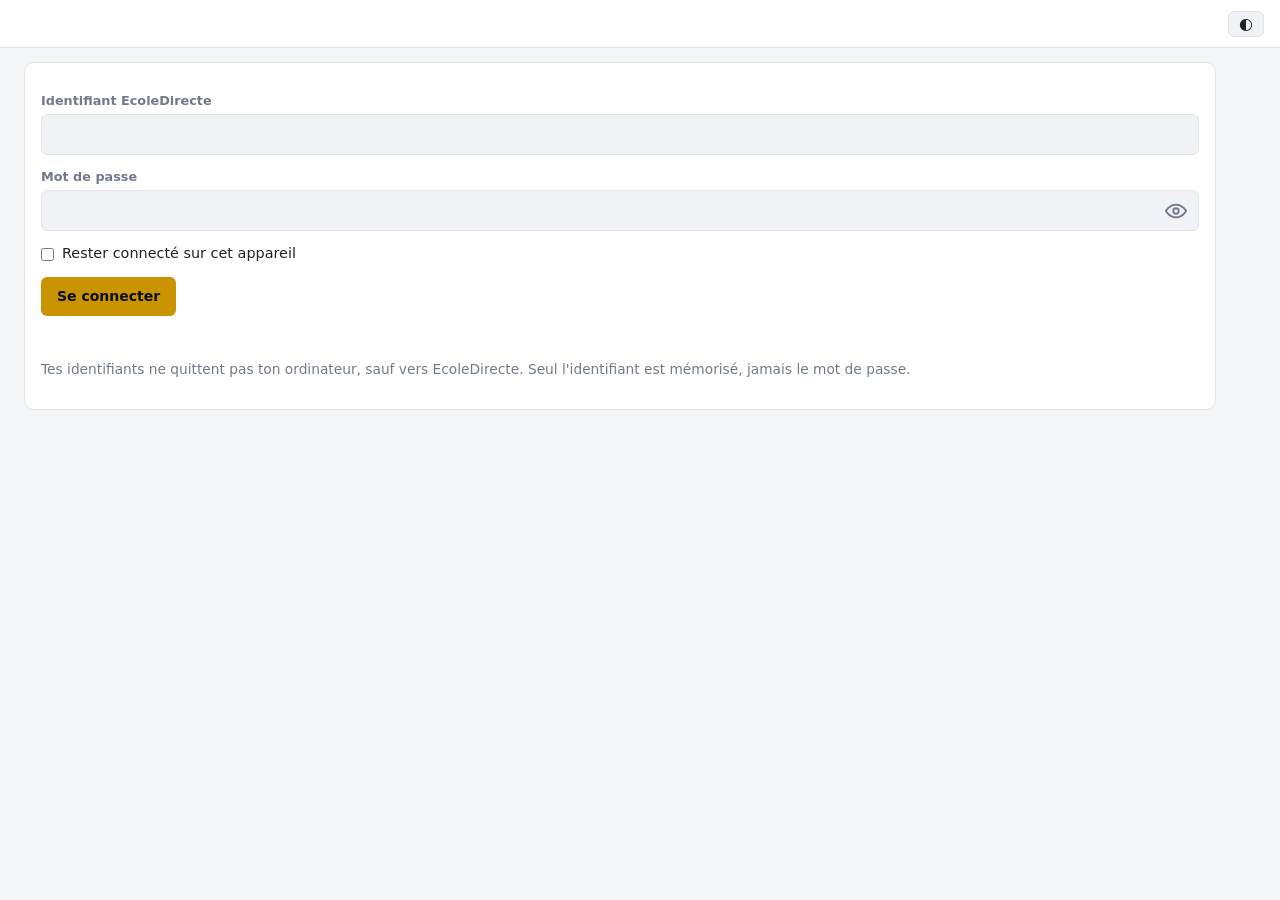
==== index.html @ 87d71e0c "Meteo" ====
<!DOCTYPE html>
<html lang="fr">
<head>
<meta charset="utf-8">
<meta name="viewport" content="width=device-width, initial-scale=1">
<title>Ecole Directe_v2</title>
<link rel="icon" href="favicon.ico?v=1" sizes="any">
<link rel="icon" type="image/png" sizes="192x192" href="icon-192.png?v=1">
<link rel="apple-touch-icon" href="apple-touch-icon.png?v=1">
<meta name="theme-color" content="#0b0e11">
<link rel="stylesheet" href="style.css?v=15">
</head>
<body>
<header class="top"><button id="burger" class="burger" aria-label="Menu" aria-expanded="false" aria-controls="side"><i></i><i></i><i></i></button><span id="school"></span><span class="grow"></span><select id="eleve" class="hidden" aria-label="Élève"></select><button id="sport" class="icon hidden" aria-label="Mode Sportif" aria-pressed="false"><svg viewBox="0 0 24 24" width="18" height="18" fill="none" stroke="currentColor" stroke-width="2" stroke-linecap="round" stroke-linejoin="round" aria-hidden="true"><path d="M9.6 4.6A2 2 0 1 1 11 8H2m10.6 11.4A2 2 0 1 0 14 16H2m15.7-8.3A2.5 2.5 0 1 1 19.5 12H2"/></svg></button><button id="theme" class="icon" aria-label="Changer de thème">◐</button><span id="who" class="pill hidden"></span><button id="logout" class="logout hidden">Déconnexion</button></header>
<div id="scrim" class="scrim"></div>
<div class="layout">
<nav id="side" class="side hidden" aria-label="Navigation"><div class="brand">CARNET</div>
  <button data-tab="home" aria-selected="true"><svg viewBox="0 0 24 24" width="24" height="24" fill="none" stroke="currentColor" stroke-width="2" stroke-linecap="round" stroke-linejoin="round" aria-hidden="true"><path d="M3 11l9-8 9 8"/><path d="M5 10v10h14V10"/></svg><span>Accueil</span></button>
  <button data-tab="dash" aria-selected="false"><svg viewBox="0 0 24 24" width="24" height="24" fill="none" stroke="currentColor" stroke-width="2" stroke-linecap="round" stroke-linejoin="round" aria-hidden="true"><path d="M3 17l5-6 4 3 8-9"/><path d="M3 21h18"/></svg><span>Analyse</span></button>
  <button data-tab="notes" aria-selected="false"><svg viewBox="0 0 24 24" width="24" height="24" fill="none" stroke="currentColor" stroke-width="2" stroke-linecap="round" stroke-linejoin="round" aria-hidden="true"><path d="M6 11h12"/><text x="12" y="9" font-size="8" font-weight="700" text-anchor="middle" fill="currentColor" stroke="none">18</text><text x="12" y="20" font-size="8" font-weight="700" text-anchor="middle" fill="currentColor" stroke="none">20</text></svg><span>Notes</span></button>
  <button data-tab="edt" aria-selected="false"><svg viewBox="0 0 24 24" width="24" height="24" fill="none" stroke="currentColor" stroke-width="2" stroke-linecap="round" stroke-linejoin="round" aria-hidden="true"><rect x="3" y="5" width="18" height="16" rx="2"/><path d="M3 10h18M8 3v4M16 3v4"/></svg><span>Emploi du temps</span></button>
  <button data-tab="devoirs" aria-selected="false"><svg viewBox="0 0 24 24" width="24" height="24" fill="none" stroke="currentColor" stroke-width="2" stroke-linecap="round" stroke-linejoin="round" aria-hidden="true"><path d="M5 4h11a3 3 0 0 1 3 3v13H8a3 3 0 0 1-3-3z"/><path d="M8 16h11"/></svg><span>Cahier de texte</span></button>
</nav>
<main>
  <section id="login" class="card">
    <label for="id">Identifiant EcoleDirecte</label>
    <input id="id" autocomplete="username">
    <label for="pw">Mot de passe</label>
    <div class="pwrap"><input id="pw" type="password" autocomplete="current-password"><button type="button" id="eye" class="eye" aria-label="Afficher le mot de passe" aria-pressed="false"><svg viewBox="0 0 24 24" width="22" height="22" fill="none" stroke="currentColor" stroke-width="2" stroke-linecap="round" stroke-linejoin="round" aria-hidden="true"><path d="M1 12s4-7 11-7 11 7 11 7-4 7-11 7S1 12 1 12z"/><circle cx="12" cy="12" r="3"/></svg></button></div>
    <label class="keep"><input type="checkbox" id="keep"> Rester connecté sur cet appareil</label>
    <button id="go">Se connecter</button>
    <div id="loginErr" class="err" role="alert"></div>
    <p class="mute">Tes identifiants ne quittent pas ton ordinateur, sauf vers EcoleDirecte. Seul l'identifiant est mémorisé, jamais le mot de passe.</p>
  </section>

  <section id="qcm" class="card hidden">
    <h2 id="question" style="font-size:1.05rem"></h2>
    <label for="choix">Ta réponse</label>
    <select id="choix"></select>
    <button id="qcmGo">Valider</button>
    <div id="qcmErr" class="err" role="alert"></div>
  </section>

  <section id="app" class="hidden">
    <h1 id="ptitle" class="ptitle"></h1>
    <div id="view"></div>
    <div id="appErr" class="err" role="alert"></div>
  </section>
</main>
</div>

<div id="modal" class="modal" role="dialog" aria-modal="true" aria-labelledby="mtitle"><div class="mbox"><button type="button" class="mclose" aria-label="Fermer">×</button><h3 id="mtitle"></h3><div id="mbody"></div></div></div>
<script src="app.js?v=15"></script>
</body>
</html>
---- style.css ----
:root,:root[data-theme=light]{--bg:#f3f5f7;--card:#fff;--p2:#f0f2f5;--g1:#f0f2f5;--line:#e1e4e8;--ink:#1e2329;--mute:#707a8a;--good:#0a9f62;--bad:#d9304a;--mid:#b7860b;--accent:#c99400;--blue:#2b6fd8;color-scheme:light}
:root[data-theme=dark]{--bg:#0b0e11;--card:#12161c;--p2:#1a1f27;--g1:#1a1f27;--line:#252b34;--ink:#e6e8ea;--mute:#848e9c;--good:#0ecb81;--bad:#f6465d;--mid:#f0b90b;--accent:#f0b90b;--blue:#5b9cff;color-scheme:dark}
*{box-sizing:border-box}
body{margin:0;background:var(--bg);color:var(--ink);font:14px/1.5 Inter,ui-sans-serif,system-ui,-apple-system,"Segoe UI",sans-serif}
.num,.kpi b,td.c-avg,.bx,.v{font-family:ui-monospace,"SF Mono",Menlo,Consolas,monospace;font-variant-numeric:tabular-nums}
h1,h2,h3{margin:0}
.top{position:sticky;top:0;z-index:1;transition:box-shadow .2s;display:flex;align-items:center;gap:10px;height:48px;padding:0 16px;background:var(--card);border-bottom:1px solid var(--line)}
body:has(.side:not(.hidden)) .top{padding-left:212px}
.top .grow{flex:1}
#school{font-weight:600;color:var(--mute)}
.top select{width:auto;padding:4px 8px}
.pill{background:var(--p2);border:1px solid var(--line);border-radius:99px;padding:3px 12px;font-size:.8rem}
.logout{margin:0;background:none;color:var(--bad);border:1px solid var(--bad);border-radius:6px;padding:3px 12px;font-size:.8rem}
.icon{margin:0;background:var(--p2);color:var(--ink);border:1px solid var(--line);border-radius:6px;padding:4px 10px;font-size:1rem;line-height:1}
.burger{display:none;position:relative;width:40px;height:40px;margin:0;padding:0;border-radius:10px;background:var(--p2);border:1px solid var(--line);transition:background .15s,border-color .15s,transform .1s}
.burger i{position:absolute;left:10px;right:10px;height:2px;border-radius:2px;background:var(--ink);transition:transform .2s,opacity .2s}
.burger i:nth-child(1){top:12px}.burger i:nth-child(2){top:19px}.burger i:nth-child(3){top:26px}
.burger:active{transform:scale(.94)}
.burger.on{border-color:var(--accent)}
.burger.on i:nth-child(1){transform:translateY(7px) rotate(45deg)}
.burger.on i:nth-child(2){opacity:0}
.burger.on i:nth-child(3){transform:translateY(-7px) rotate(-45deg)}
.scrim{position:fixed;inset:0;z-index:2;background:rgba(0,0,0,.55);opacity:0;pointer-events:none;transition:opacity .2s}
.scrim.show{opacity:1;pointer-events:auto}
@media (hover:hover){button:hover{filter:brightness(1.1)}.burger:hover{border-color:var(--accent)}}
button:disabled{opacity:.6;cursor:wait}
.layout{display:flex;align-items:stretch}
.side{position:sticky;top:0;align-self:flex-start;z-index:2;width:196px;flex:none;background:var(--card);border-right:1px solid var(--line);margin-top:-48px;height:100vh;overflow-y:auto}
.side .brand{height:48px;display:flex;align-items:center;padding:0 18px;font-weight:800;letter-spacing:.14em;color:var(--accent);border-bottom:1px solid var(--line)}
.side button{display:flex;align-items:center;gap:12px;width:100%;margin:2px 0 0;padding:11px 16px;background:none;color:var(--mute);border:0;border-left:3px solid transparent;border-radius:0;font-weight:500;text-align:left}
.side button[aria-selected=true]{color:var(--ink);background:var(--p2);border-left-color:var(--accent)}
.side svg{flex:none}
main{flex:1;min-width:0;max-width:1240px;padding:0 24px 64px}
.ptitle{font-size:1.25rem;font-weight:700;letter-spacing:-.01em;margin:20px 0 12px}
.card{background:var(--card);border:1px solid var(--line);border-radius:10px;padding:16px;margin-top:14px}
label{display:block;font-weight:600;font-size:.8rem;color:var(--mute);margin:12px 0 4px}
input,select{width:100%;padding:9px 10px;border:1px solid var(--line);border-radius:6px;background:var(--p2);color:var(--ink);font:inherit}
button{padding:9px 16px;border:0;border-radius:6px;background:var(--accent);color:#0b0e11;font:inherit;font-weight:700;cursor:pointer;margin-top:12px}
button:focus-visible,input:focus-visible,select:focus-visible{outline:2px solid var(--accent);outline-offset:2px}
.err{color:var(--bad);margin-top:12px;min-height:1.2em}
.mute{color:var(--mute);font-size:.86rem}
.num{font-weight:700;white-space:nowrap}
.hidden{display:none!important}
.tag{display:inline-block;font-size:.72rem;font-weight:700;color:var(--accent);border:1px solid var(--accent);border-radius:99px;padding:0 8px;margin-left:6px}
.ptabs{display:flex;gap:6px;flex-wrap:wrap;margin-top:6px}
.ptab{margin:0;padding:6px 14px;background:var(--p2);color:var(--mute);border:1px solid var(--line);border-radius:99px;font-weight:600;font-size:.82rem;white-space:nowrap}
.ptab[aria-selected=true]{background:var(--accent);color:#0b0e11;border-color:var(--accent)}
.subtabs{display:flex;gap:4px;border-bottom:1px solid var(--line);margin-top:10px}
.subtabs button{flex:1;margin:0;background:none;color:var(--mute);border:0;border-bottom:2px solid transparent;border-radius:0;padding:10px;font-weight:600}
.subtabs button[aria-selected=true]{color:var(--ink);border-color:var(--accent)}
.wrap{overflow-x:auto}
table{width:100%;border-collapse:collapse}
th{padding:10px;text-align:left;font-size:.72rem;color:var(--mute);font-weight:600;border-bottom:1px solid var(--line)}
td{padding:12px 10px;border-top:1px solid var(--line);vertical-align:top}
tr:hover td{background:var(--p2)}
td.disc i{font-size:.74rem;margin-left:8px;font-weight:400;color:var(--mute)}
tr.grp td{background:var(--p2);font-weight:700;color:var(--accent)}
tr.gen td{border-top:2px solid var(--line);font-weight:700}
tr.gen td.c-avg{font-size:1.15rem;color:var(--accent)}
td.r{text-align:right}
.ev{margin-right:14px;white-space:nowrap;font-family:ui-monospace,Menlo,Consolas,monospace}
.ev.new{text-decoration:underline;text-decoration-color:var(--accent);text-underline-offset:4px}
.ev.ns{color:var(--mute)}
.ev sub,.ev sup{font-size:.68em;color:var(--mute)}
.cf{display:none}
.sim{display:flex;gap:8px;align-items:center;flex-wrap:wrap}
.sim input{width:72px;padding:5px}
.mrow{display:flex;align-items:center;gap:12px;padding:10px 12px;border-top:1px solid var(--line)}
.mrow.head{justify-content:space-between;background:var(--p2);font-weight:700}
.mrow i{display:block;font-size:.8rem;color:var(--mute)}
.bx{border:1px solid var(--line);background:var(--p2);padding:4px 8px;border-radius:6px;font-size:.9rem;line-height:1.3;white-space:nowrap}
.bx small{display:block;color:var(--mute)}
.stat{padding:10px 14px;font-size:.88rem;color:var(--mute)}
.nav2{display:flex;align-items:center;justify-content:space-between;gap:8px;flex-wrap:wrap}
.nav2 button{margin:0 0 0 6px;background:var(--p2);color:var(--ink);border:1px solid var(--line);padding:4px 10px}
.cal{display:flex;overflow-x:auto;border-top:1px solid var(--line);margin-top:14px}
.axis{width:48px;flex:none;font-size:.7rem;color:var(--mute)}
.hr{border-top:1px solid var(--line);padding-left:4px}
.dcol{flex:1;min-width:112px;border-left:1px solid var(--line)}
.dh{height:28px;line-height:28px;text-align:center;font-size:.75rem;border-bottom:1px solid var(--line);text-transform:capitalize;color:var(--mute)}
.dbody{position:relative;overflow:hidden;background-image:repeating-linear-gradient(transparent 0 calc(var(--px,56px) - 1px),var(--line) calc(var(--px,56px) - 1px) var(--px,56px))}
.dcol.today .dbody{background-color:color-mix(in srgb,var(--accent) 9%,var(--card))}
.dcol.today .dh{color:var(--accent);font-weight:700}
.blk{box-shadow:inset 0 0 0 1px rgba(128,128,128,.35);position:absolute;left:2px;right:2px;color:#fff;font-size:.72rem;padding:3px 6px;overflow:hidden;line-height:1.25;border-radius:4px}
.blk b{display:block;text-align:center}
.kpis{display:grid;grid-template-columns:repeat(auto-fit,minmax(170px,1fr));gap:10px;margin-top:12px}
.kpi{background:var(--card);border:1px solid var(--line);border-radius:10px;padding:12px 14px}
.kpi small{display:block;color:var(--mute);font-size:.75rem}
.kpi b{display:block;font-size:1.6rem;line-height:1.25}
.up{color:var(--good)}.dn{color:var(--bad)}
.panel{background:var(--card);border:1px solid var(--line);border-radius:10px;padding:14px 16px;margin-top:12px}
.panel h3{font-size:.92rem;margin-bottom:6px}
.panel svg{width:100%;height:auto;display:block}
.ctrl{display:flex;gap:10px;align-items:center;flex-wrap:wrap}
.ctrl select{width:auto}
.sgrid{display:grid;grid-template-columns:repeat(auto-fill,minmax(230px,1fr));gap:10px;margin-top:12px}
.scard{background:var(--card);border:1px solid var(--line);border-radius:10px;padding:12px}
.scard header{display:flex;justify-content:space-between;align-items:flex-start;gap:8px}
.scard .v{font-size:1.3rem;font-weight:700}
.chip{font-size:.72rem;font-weight:700;padding:1px 7px;border-radius:99px;white-space:nowrap}
.chip.up{background:color-mix(in srgb,var(--good) 18%,transparent)}
.chip.dn{background:color-mix(in srgb,var(--bad) 18%,transparent)}
@media (max-width:760px){
 input,select{font-size:16px}
 body:has(.side:not(.hidden)) .top{padding-left:8px}
 body:has(.side:not(.hidden)) .burger{display:block}
 #school{display:none}
 .side{position:fixed;top:0;left:0;bottom:0;z-index:3;margin-top:0;width:240px;align-self:auto;height:auto;overflow-y:auto;transform:translateX(-100%);transition:transform .2s}
 .side.open{transform:none;box-shadow:4px 0 24px rgba(0,0,0,.35)}
 main{padding:0 12px 64px}
 .ptitle{margin:14px 0 8px}
 .ptabs{flex-wrap:nowrap;overflow-x:auto}
 #view>.card{padding:8px}
 table,tbody{display:block}
 thead{display:none}
 tr{display:grid;grid-template-columns:92px 1fr;align-items:center;border-top:1px solid var(--line)}
 td{border:0;padding:6px 8px}
 tr:hover td{background:none}
 td.c-coef,td.c-x{display:none}
 td.disc{grid-column:2;grid-row:1}
 td.disc i{display:block;margin:2px 0 0}
 td.c-avg{grid-column:1;grid-row:1;margin:8px 0;padding:6px 8px;border:1px solid var(--line);background:var(--p2);border-radius:6px;font-size:1rem;line-height:1.3}
 .cf{display:block;color:var(--mute);font-size:.72rem}
 td.c-ev{grid-column:1/-1;grid-row:2;padding:8px;font-size:1.05rem}
 td.c-ev:empty{display:none}
 .ev{display:inline-block;margin-right:20px}
 tr.grp,tr.gen{grid-template-columns:1fr auto;background:var(--p2);border-radius:6px;margin-top:8px}
 tr.grp td:first-child,tr.gen td.gl{grid-column:1;grid-row:1;text-align:left}
 tr.grp td.c-avg,tr.gen td.c-avg{grid-column:2;grid-row:1;margin:6px}
 tr.grp td.c-ev{display:none}
 tr.gen td.note{grid-column:1/-1;grid-row:2;font-size:.78rem}
 #testnote{padding:10px 4px!important}
 .kpis{grid-template-columns:1fr 1fr}
 .dcol{min-width:0}
}
.pwrap{position:relative}
.pwrap input{padding-right:46px}
.eye{position:absolute;right:4px;top:50%;transform:translateY(-50%);margin:0;padding:6px 8px;background:none;color:var(--mute);line-height:0}
.eye[aria-pressed=true]{color:var(--accent)}
.keep{display:flex;align-items:center;gap:8px;font-weight:400;color:var(--ink);font-size:.9rem;margin:12px 0 0}
.keep input{width:auto;margin:0}
.blk{cursor:pointer}
.blk:focus-visible{outline:2px solid var(--accent);outline-offset:1px}
.dots{position:absolute;top:3px;right:3px;display:flex;gap:4px}
.dot{width:14px;height:14px;border-radius:50%;display:inline-flex;align-items:center;justify-content:center;font-size:.65rem;font-weight:800;color:#fff;box-shadow:0 0 0 2px #fff}
.dot.ctl{background:var(--bad)}
.dot.hw{background:var(--accent)}
.legend{margin-top:8px;display:flex;gap:14px;flex-wrap:wrap;align-items:center}
.legend .dot{box-shadow:none}
.tag-c{color:var(--bad);border-color:var(--bad)}
.hwi{padding:10px 0;border-top:1px solid var(--line)}
.hwi:first-of-type{border-top:0}
.hwi div{white-space:pre-line;margin-top:4px}
.modal{position:fixed;inset:0;z-index:20;display:none;align-items:center;justify-content:center;background:rgba(0,0,0,.55);padding:16px}
.modal.show{display:flex}
.mbox{position:relative;width:min(520px,100%);max-height:85vh;overflow:auto;background:var(--card);border:1px solid var(--line);border-radius:12px;padding:18px}
.mbox h3{padding-right:40px;margin-bottom:6px}
.mclose{position:absolute;top:8px;right:8px;margin:0;width:34px;height:34px;padding:0;font-size:1.3rem;line-height:1;background:var(--p2);color:var(--ink);border:1px solid var(--line)}
@media (max-width:760px){.modal{align-items:flex-end;padding:0}.mbox{border-radius:14px 14px 0 0;width:100%}}
.hello{margin:6px 0 2px}
.hello h2{font-size:1.4rem}
.hgrid{display:grid;grid-template-columns:repeat(2,minmax(0,1fr));gap:12px;margin-top:12px}
.hgrid .panel{margin-top:0}
.hc{position:relative;display:flex;gap:12px;align-items:flex-start;padding:8px 40px 8px 10px;border-left:3px solid var(--accent);background:var(--p2);border-radius:6px;margin-top:8px;cursor:pointer}
.hc .num{flex:none;min-width:13ch}
.hc>span:nth-child(2){min-width:0;overflow-wrap:anywhere}
.hc.off{opacity:.55;text-decoration:line-through}
.hrow{display:flex;justify-content:space-between;gap:10px;padding:8px 0;border-top:1px solid var(--line)}
.hrow:first-of-type{border-top:0}
.link{margin:12px 0 0;background:none;color:var(--accent);padding:0;font-weight:600}
@media (max-width:760px){.hgrid{grid-template-columns:1fr}}
.top.scrolled{box-shadow:0 2px 14px rgba(0,0,0,.28)}
/* Tablette : le menu se réduit à une colonne d'icônes (les noms restent lisibles par les lecteurs d'écran et au survol) */
@media (min-width:761px) and (max-width:1000px){
 .side{width:64px}
 .side button{justify-content:center;padding:12px 0;gap:0}
 .side span{position:absolute;width:1px;height:1px;overflow:hidden;clip:rect(0 0 0 0);white-space:nowrap}
 .side .brand{justify-content:center;padding:0;font-size:0}
 .side .brand::before{content:"C";font-size:1.2rem;letter-spacing:0}
 body:has(.side:not(.hidden)) .top{padding-left:80px}
}
@media (max-width:420px){.pill{max-width:110px;overflow:hidden;text-overflow:ellipsis;white-space:nowrap}}
.hwi .pjs,.hwi .pjs div{white-space:normal}
.pj{display:flex;flex-wrap:wrap;align-items:center;gap:6px 8px;padding:6px 10px;background:var(--p2);border:1px solid var(--line);border-radius:6px}
.pjn{font-weight:600;word-break:break-word;min-width:0}
.pj .tag{margin-left:0}
.pja{margin-left:auto;display:flex;gap:6px}
.pjb{margin:0;padding:4px 10px;font-size:.82rem;background:var(--card);color:var(--ink);border:1px solid var(--line)}
.pjb[data-act=dl]{background:var(--accent);color:#0b0e11;border-color:var(--accent)}
.pjb:disabled{opacity:.6;cursor:wait}
.pjm,.pjv{flex-basis:100%}
.pjm{min-height:0}
.pjm:empty,.pjv:empty{display:none}
.pjv img{max-width:100%;border-radius:6px}
.pjv iframe{width:100%;height:60vh;border:1px solid var(--line);border-radius:6px;background:#fff}
.blk.st-remplace{box-shadow:inset 0 0 0 2px var(--accent)}
.blk.st-deplace{box-shadow:inset 0 0 0 2px var(--blue)}
:root{--warn:#e8730c}
:root[data-theme=dark]{--warn:#ff8a3d}
textarea{width:100%;padding:9px 10px;border:1px solid var(--line);border-radius:6px;background:var(--p2);color:var(--ink);font:inherit;resize:vertical}
textarea:focus-visible{outline:2px solid var(--accent);outline-offset:2px}
@media (max-width:760px){textarea{font-size:16px}}
.urg{display:inline-block;width:11px;height:11px;border-radius:50%;margin-right:8px;flex:none}
.urg.red{background:var(--bad)}.urg.orange{background:var(--warn)}.urg.green{background:var(--good)}
.tag-ed{color:var(--blue);border-color:var(--blue)}
.hwi.me{border-left:3px solid var(--accent);padding-left:10px}
.hwi.fin{opacity:.6}
.hwi .hwc{margin-top:8px}
.hwbar button{margin:0}
.hwc .ptabs{margin-top:0}
.hwc select{padding:5px 8px;font-size:.82rem}
.hwb{margin:0;padding:4px 10px;font-size:.82rem;background:var(--card);color:var(--ink);border:1px solid var(--line)}
.hwb.del{color:var(--bad);border-color:var(--bad)}.icon[aria-pressed=true]{border-color:var(--accent);color:var(--accent)}
#sport svg{display:block}
.sgrid{display:grid;grid-template-columns:minmax(0,1fr) 290px;gap:12px;align-items:start}
.sgrid>.card,.sgrid>.wx{margin-top:14px}
.sgrid>.wx{position:sticky;top:62px}
.wx h3{display:flex;justify-content:space-between;align-items:baseline;gap:8px}
.wx h3 .link{margin:0;font-size:.8rem}
a.link{display:inline-block;text-decoration:none}
.wx a{color:var(--accent)}
.wxmain{display:flex;align-items:center;gap:12px;margin:4px 0 10px}
.wxt{font-size:2.2rem;line-height:1}
.wxs{display:grid;grid-template-columns:1fr 1fr;gap:8px}
.wxs>div{background:var(--p2);border:1px solid var(--line);border-radius:8px;padding:8px 10px}
.wxs small{display:block;color:var(--mute);font-size:.72rem}
.wxs b{font-size:1.1rem}
.wx svg.ar{display:inline-block;width:16px;height:16px;vertical-align:middle}
.wxh{margin:12px 0 2px}
.wx select{margin-top:4px;padding:6px 8px;font-size:.85rem}
.wxf{margin-top:8px}
.lg{display:inline-block;width:14px;height:3px;border-radius:2px;margin-right:6px;vertical-align:middle}
.wxres{display:block;width:100%;margin:6px 0 0;background:var(--p2);color:var(--ink);border:1px solid var(--line);text-align:left;font-weight:600}
.wxres small{display:block;color:var(--mute);font-weight:400}
@media (max-width:760px){.sgrid{grid-template-columns:1fr}.sgrid>.wx{order:-1;position:static;margin-top:10px}.sgrid>.card{padding:8px;margin-top:10px}}
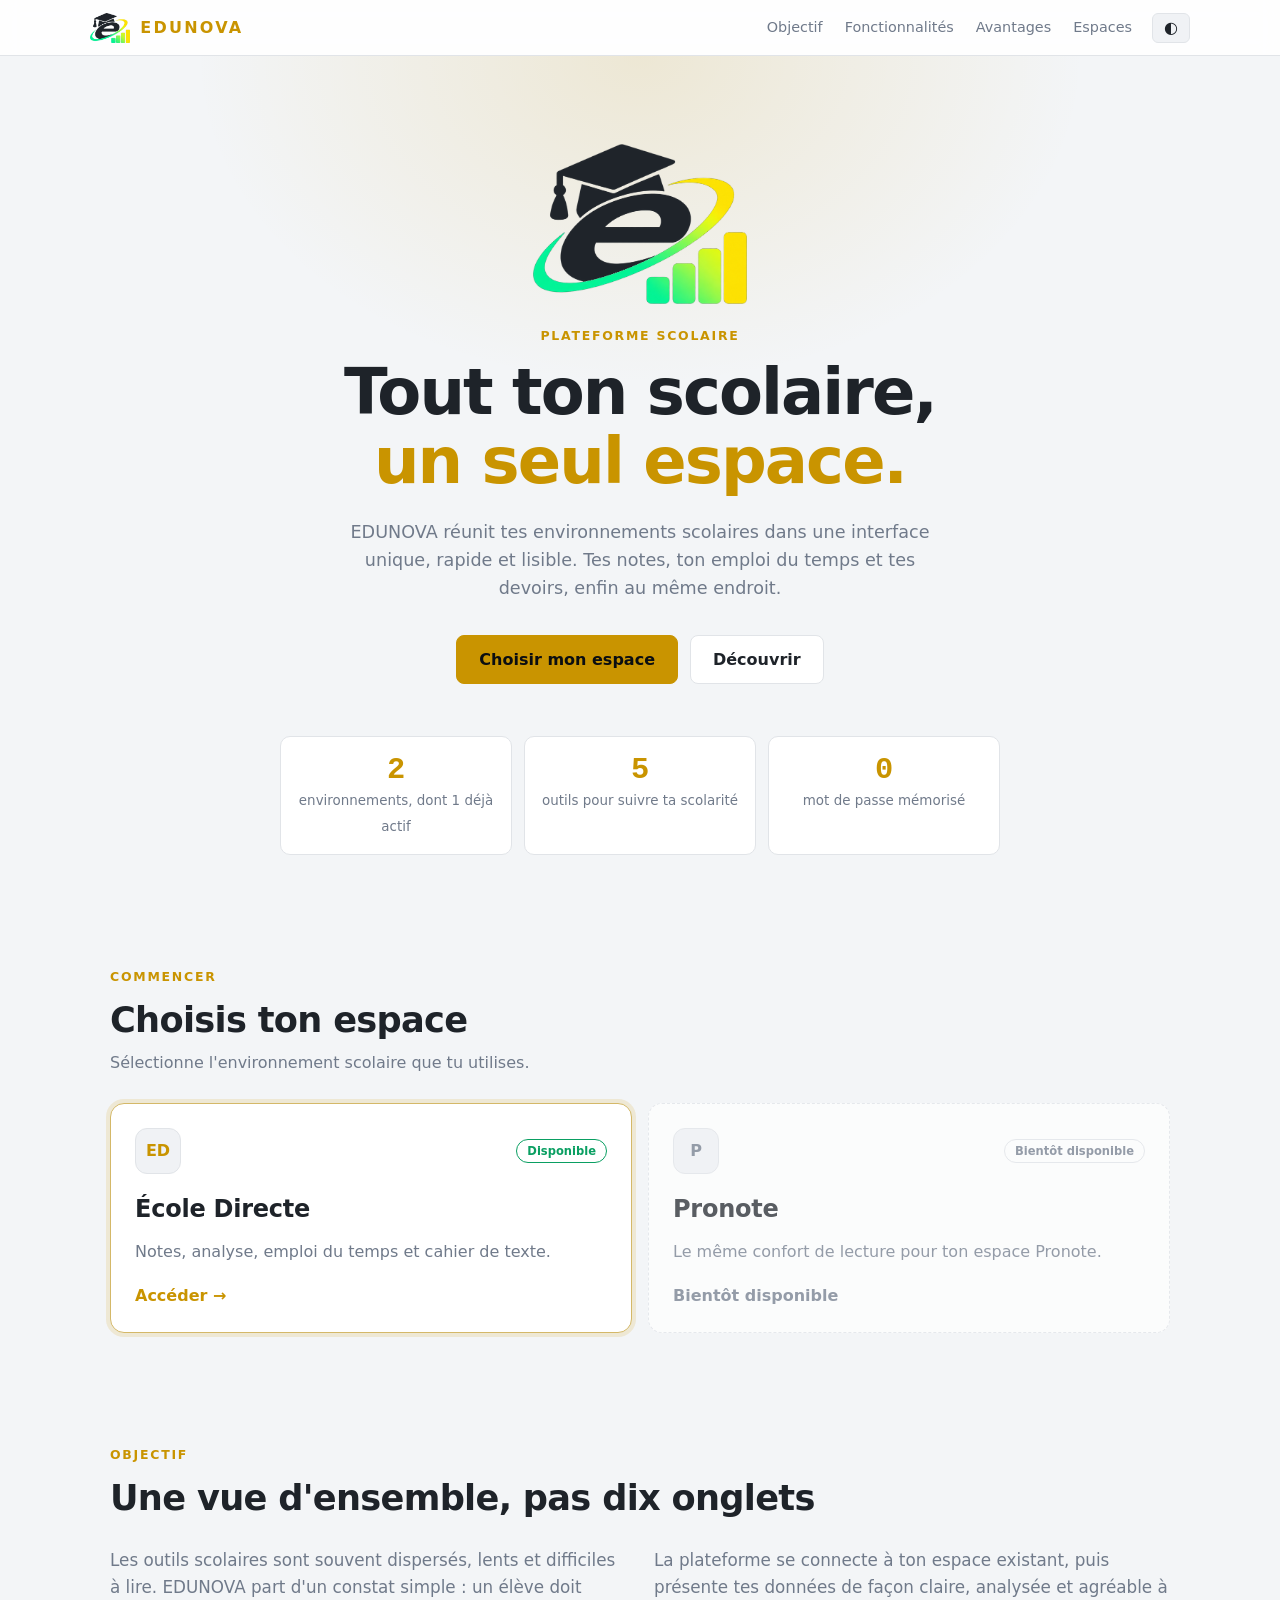
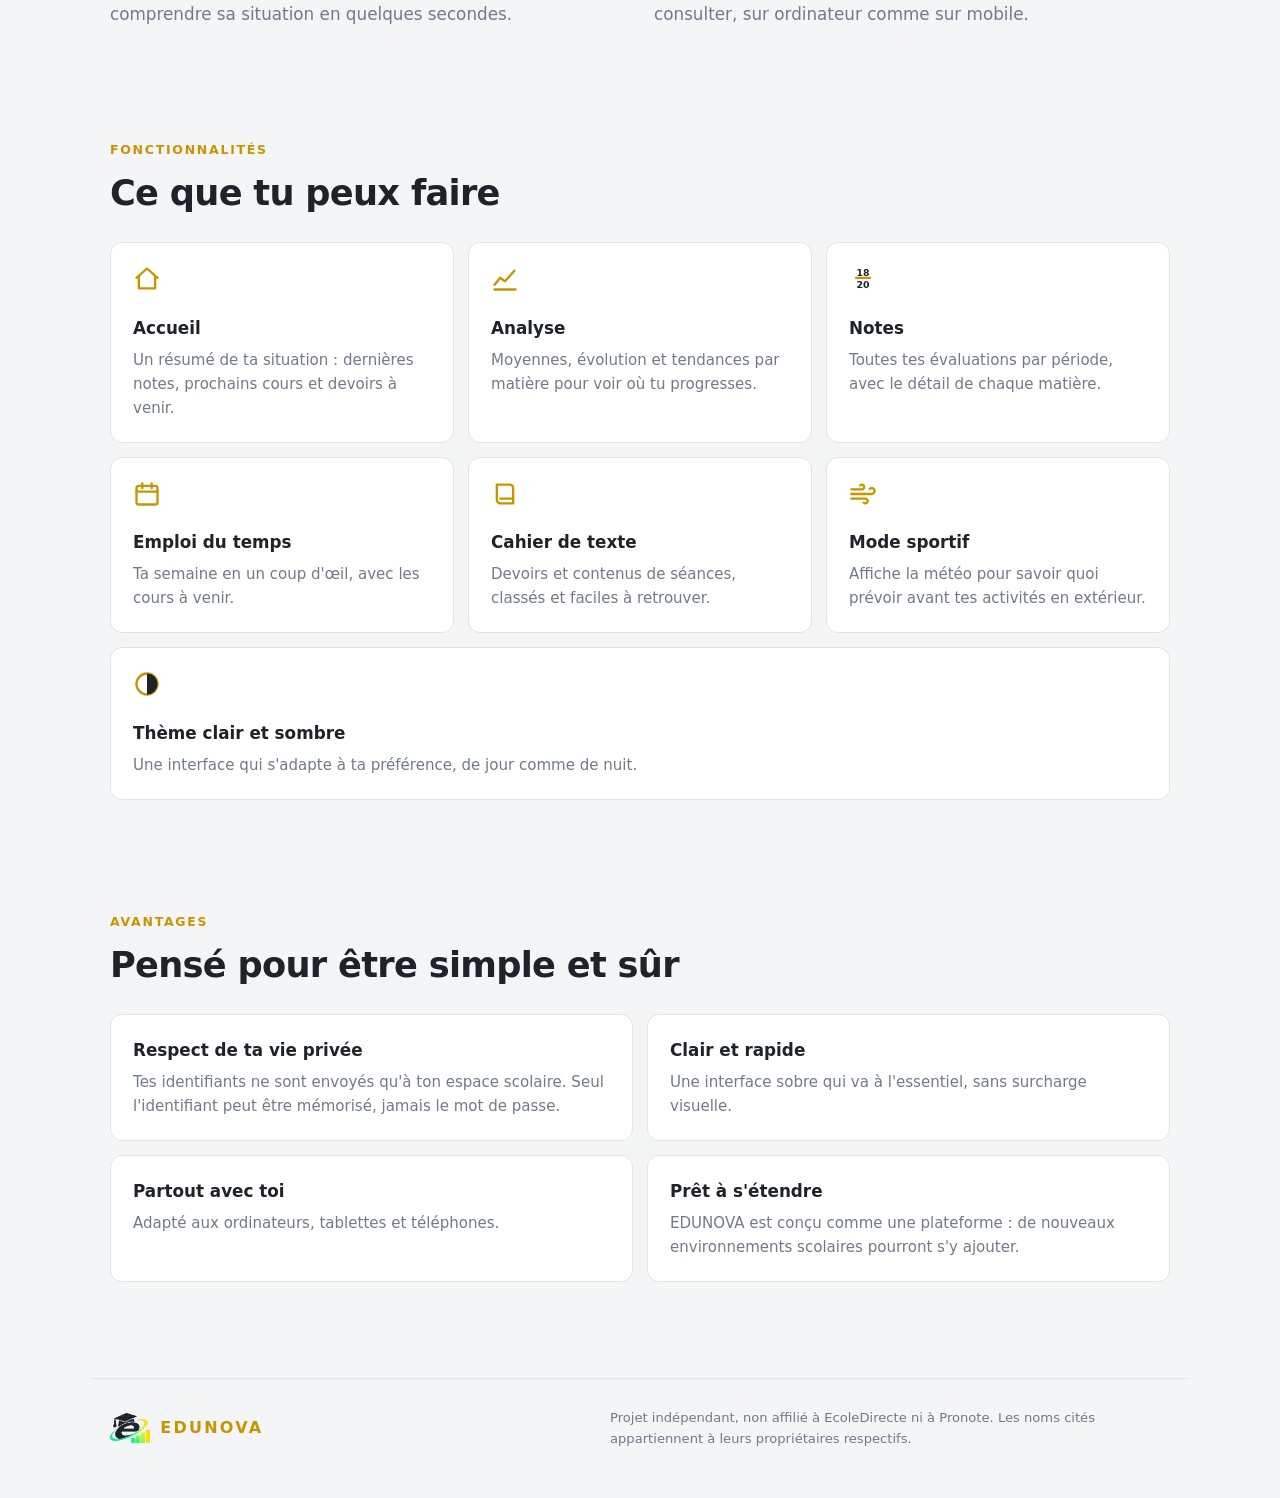
==== commit a6b124b4: "Fix login" ====
--- a/index.html
+++ b/index.html
@@ -3,53 +3,128 @@
 <head>
 <meta charset="utf-8">
 <meta name="viewport" content="width=device-width, initial-scale=1">
-<title>Ecole Directe_v2</title>
-<link rel="icon" href="favicon.ico?v=1" sizes="any">
-<link rel="icon" type="image/png" sizes="192x192" href="icon-192.png?v=1">
-<link rel="apple-touch-icon" href="apple-touch-icon.png?v=1">
+<title>EDUNOVA — Tes espaces scolaires, réunis</title>
+<meta name="description" content="EDUNOVA regroupe tes environnements scolaires dans une seule plateforme claire : notes, analyse, emploi du temps et cahier de texte.">
+<link rel="icon" href="favicon.ico?v=2" sizes="any">
+<link rel="icon" type="image/png" sizes="192x192" href="icon-192.png?v=2">
+<link rel="apple-touch-icon" href="apple-touch-icon.png?v=2">
 <meta name="theme-color" content="#0b0e11">
-<link rel="stylesheet" href="style.css?v=15">
+<script>
+/* Applique le thème avant le rendu (même clé que l'application : ed-theme) */
+(function(){var t;try{t=JSON.parse(localStorage.getItem('ed-theme'))}catch(e){}
+if(t!=='light'&&t!=='dark')t=matchMedia('(prefers-color-scheme: light)').matches?'light':'dark';
+document.documentElement.dataset.theme=t})();
+</script>
+<link rel="stylesheet" href="edunova.css?v=1">
 </head>
 <body>
-<header class="top"><button id="burger" class="burger" aria-label="Menu" aria-expanded="false" aria-controls="side"><i></i><i></i><i></i></button><span id="school"></span><span class="grow"></span><select id="eleve" class="hidden" aria-label="Élève"></select><button id="sport" class="icon hidden" aria-label="Mode Sportif" aria-pressed="false"><svg viewBox="0 0 24 24" width="18" height="18" fill="none" stroke="currentColor" stroke-width="2" stroke-linecap="round" stroke-linejoin="round" aria-hidden="true"><path d="M9.6 4.6A2 2 0 1 1 11 8H2m10.6 11.4A2 2 0 1 0 14 16H2m15.7-8.3A2.5 2.5 0 1 1 19.5 12H2"/></svg></button><button id="theme" class="icon" aria-label="Changer de thème">◐</button><span id="who" class="pill hidden"></span><button id="logout" class="logout hidden">Déconnexion</button></header>
-<div id="scrim" class="scrim"></div>
-<div class="layout">
-<nav id="side" class="side hidden" aria-label="Navigation"><div class="brand">CARNET</div>
-  <button data-tab="home" aria-selected="true"><svg viewBox="0 0 24 24" width="24" height="24" fill="none" stroke="currentColor" stroke-width="2" stroke-linecap="round" stroke-linejoin="round" aria-hidden="true"><path d="M3 11l9-8 9 8"/><path d="M5 10v10h14V10"/></svg><span>Accueil</span></button>
-  <button data-tab="dash" aria-selected="false"><svg viewBox="0 0 24 24" width="24" height="24" fill="none" stroke="currentColor" stroke-width="2" stroke-linecap="round" stroke-linejoin="round" aria-hidden="true"><path d="M3 17l5-6 4 3 8-9"/><path d="M3 21h18"/></svg><span>Analyse</span></button>
-  <button data-tab="notes" aria-selected="false"><svg viewBox="0 0 24 24" width="24" height="24" fill="none" stroke="currentColor" stroke-width="2" stroke-linecap="round" stroke-linejoin="round" aria-hidden="true"><path d="M6 11h12"/><text x="12" y="9" font-size="8" font-weight="700" text-anchor="middle" fill="currentColor" stroke="none">18</text><text x="12" y="20" font-size="8" font-weight="700" text-anchor="middle" fill="currentColor" stroke="none">20</text></svg><span>Notes</span></button>
-  <button data-tab="edt" aria-selected="false"><svg viewBox="0 0 24 24" width="24" height="24" fill="none" stroke="currentColor" stroke-width="2" stroke-linecap="round" stroke-linejoin="round" aria-hidden="true"><rect x="3" y="5" width="18" height="16" rx="2"/><path d="M3 10h18M8 3v4M16 3v4"/></svg><span>Emploi du temps</span></button>
-  <button data-tab="devoirs" aria-selected="false"><svg viewBox="0 0 24 24" width="24" height="24" fill="none" stroke="currentColor" stroke-width="2" stroke-linecap="round" stroke-linejoin="round" aria-hidden="true"><path d="M5 4h11a3 3 0 0 1 3 3v13H8a3 3 0 0 1-3-3z"/><path d="M8 16h11"/></svg><span>Cahier de texte</span></button>
-</nav>
-<main>
-  <section id="login" class="card">
-    <label for="id">Identifiant EcoleDirecte</label>
-    <input id="id" autocomplete="username">
-    <label for="pw">Mot de passe</label>
-    <div class="pwrap"><input id="pw" type="password" autocomplete="current-password"><button type="button" id="eye" class="eye" aria-label="Afficher le mot de passe" aria-pressed="false"><svg viewBox="0 0 24 24" width="22" height="22" fill="none" stroke="currentColor" stroke-width="2" stroke-linecap="round" stroke-linejoin="round" aria-hidden="true"><path d="M1 12s4-7 11-7 11 7 11 7-4 7-11 7S1 12 1 12z"/><circle cx="12" cy="12" r="3"/></svg></button></div>
-    <label class="keep"><input type="checkbox" id="keep"> Rester connecté sur cet appareil</label>
-    <button id="go">Se connecter</button>
-    <div id="loginErr" class="err" role="alert"></div>
-    <p class="mute">Tes identifiants ne quittent pas ton ordinateur, sauf vers EcoleDirecte. Seul l'identifiant est mémorisé, jamais le mot de passe.</p>
+
+<header class="nav">
+  <a class="logo" href="#top" aria-label="EDUNOVA, accueil"><img class="lg lg-dark" src="logo-dark.png" alt=""><img class="lg lg-light" src="logo-light.png" alt="">EDUNOVA</a>
+  <nav class="links" aria-label="Sections">
+    <a href="#objectif">Objectif</a>
+    <a href="#fonctionnalites">Fonctionnalités</a>
+    <a href="#avantages">Avantages</a>
+    <a href="#choix">Espaces</a>
+  </nav>
+  <button id="theme" class="ghost" aria-label="Changer de thème">◐</button>
+</header>
+
+<main id="top">
+
+  <section class="hero">
+    <div class="herologo"><img class="lg lg-dark" src="logo-dark.png" alt="Logo EDUNOVA"><img class="lg lg-light" src="logo-light.png" alt="Logo EDUNOVA"></div>
+    <p class="eyebrow">Plateforme scolaire</p>
+    <h1>Tout ton scolaire,<br><span class="accent">un seul espace.</span></h1>
+    <p class="lead">EDUNOVA réunit tes environnements scolaires dans une interface unique, rapide et lisible. Tes notes, ton emploi du temps et tes devoirs, enfin au même endroit.</p>
+    <div class="cta">
+      <a class="btn primary" href="#choix">Choisir mon espace</a>
+      <a class="btn" href="#fonctionnalites">Découvrir</a>
+    </div>
+    <ul class="stats" aria-label="Points clés">
+      <li><b>2</b><span>environnements, dont 1 déjà actif</span></li>
+      <li><b>5</b><span>outils pour suivre ta scolarité</span></li>
+      <li><b>0</b><span>mot de passe mémorisé</span></li>
+    </ul>
   </section>
 
-  <section id="qcm" class="card hidden">
-    <h2 id="question" style="font-size:1.05rem"></h2>
-    <label for="choix">Ta réponse</label>
-    <select id="choix"></select>
-    <button id="qcmGo">Valider</button>
-    <div id="qcmErr" class="err" role="alert"></div>
+  <section id="choix" class="section">
+    <div class="head">
+      <p class="eyebrow">Commencer</p>
+      <h2>Choisis ton espace</h2>
+      <p class="sub">Sélectionne l'environnement scolaire que tu utilises.</p>
+    </div>
+    <div id="platforms" class="platforms"></div>
   </section>
 
-  <section id="app" class="hidden">
-    <h1 id="ptitle" class="ptitle"></h1>
-    <div id="view"></div>
-    <div id="appErr" class="err" role="alert"></div>
+  <section id="objectif" class="section">
+    <div class="head">
+      <p class="eyebrow">Objectif</p>
+      <h2>Une vue d'ensemble, pas dix onglets</h2>
+    </div>
+    <div class="split">
+      <p>Les outils scolaires sont souvent dispersés, lents et difficiles à lire. EDUNOVA part d'un constat simple : un élève doit comprendre sa situation en quelques secondes.</p>
+      <p>La plateforme se connecte à ton espace existant, puis présente tes données de façon claire, analysée et agréable à consulter, sur ordinateur comme sur mobile.</p>
+    </div>
   </section>
+
+  <section id="fonctionnalites" class="section">
+    <div class="head">
+      <p class="eyebrow">Fonctionnalités</p>
+      <h2>Ce que tu peux faire</h2>
+    </div>
+    <div class="grid">
+      <article class="feat">
+        <svg viewBox="0 0 24 24" aria-hidden="true"><path d="M3 11l9-8 9 8"/><path d="M5 10v10h14V10"/></svg>
+        <h3>Accueil</h3><p>Un résumé de ta situation : dernières notes, prochains cours et devoirs à venir.</p>
+      </article>
+      <article class="feat">
+        <svg viewBox="0 0 24 24" aria-hidden="true"><path d="M3 17l5-6 4 3 8-9"/><path d="M3 21h18"/></svg>
+        <h3>Analyse</h3><p>Moyennes, évolution et tendances par matière pour voir où tu progresses.</p>
+      </article>
+      <article class="feat">
+        <svg viewBox="0 0 24 24" aria-hidden="true"><path d="M6 11h12"/><text x="12" y="9" font-size="8" font-weight="700" text-anchor="middle" fill="currentColor" stroke="none">18</text><text x="12" y="20" font-size="8" font-weight="700" text-anchor="middle" fill="currentColor" stroke="none">20</text></svg>
+        <h3>Notes</h3><p>Toutes tes évaluations par période, avec le détail de chaque matière.</p>
+      </article>
+      <article class="feat">
+        <svg viewBox="0 0 24 24" aria-hidden="true"><rect x="3" y="5" width="18" height="16" rx="2"/><path d="M3 10h18M8 3v4M16 3v4"/></svg>
+        <h3>Emploi du temps</h3><p>Ta semaine en un coup d'œil, avec les cours à venir.</p>
+      </article>
+      <article class="feat">
+        <svg viewBox="0 0 24 24" aria-hidden="true"><path d="M5 4h11a3 3 0 0 1 3 3v13H8a3 3 0 0 1-3-3z"/><path d="M8 16h11"/></svg>
+        <h3>Cahier de texte</h3><p>Devoirs et contenus de séances, classés et faciles à retrouver.</p>
+      </article>
+      <article class="feat">
+        <svg viewBox="0 0 24 24" aria-hidden="true"><path d="M9.6 4.6A2 2 0 1 1 11 8H2m10.6 11.4A2 2 0 1 0 14 16H2m15.7-8.3A2.5 2.5 0 1 1 19.5 12H2"/></svg>
+        <h3>Mode sportif</h3><p>Affiche la météo pour savoir quoi prévoir avant tes activités en extérieur.</p>
+      </article>
+      <article class="feat">
+        <svg viewBox="0 0 24 24" aria-hidden="true"><circle cx="12" cy="12" r="9"/><path d="M12 3a9 9 0 0 1 0 18z" fill="currentColor" stroke="none"/></svg>
+        <h3>Thème clair et sombre</h3><p>Une interface qui s'adapte à ta préférence, de jour comme de nuit.</p>
+      </article>
+    </div>
+  </section>
+
+  <section id="avantages" class="section">
+    <div class="head">
+      <p class="eyebrow">Avantages</p>
+      <h2>Pensé pour être simple et sûr</h2>
+    </div>
+    <div class="grid two">
+      <article class="adv"><h3>Respect de ta vie privée</h3><p>Tes identifiants ne sont envoyés qu'à ton espace scolaire. Seul l'identifiant peut être mémorisé, jamais le mot de passe.</p></article>
+      <article class="adv"><h3>Clair et rapide</h3><p>Une interface sobre qui va à l'essentiel, sans surcharge visuelle.</p></article>
+      <article class="adv"><h3>Partout avec toi</h3><p>Adapté aux ordinateurs, tablettes et téléphones.</p></article>
+      <article class="adv"><h3>Prêt à s'étendre</h3><p>EDUNOVA est conçu comme une plateforme : de nouveaux environnements scolaires pourront s'y ajouter.</p></article>
+    </div>
+  </section>
+
 </main>
-</div>
 
-<div id="modal" class="modal" role="dialog" aria-modal="true" aria-labelledby="mtitle"><div class="mbox"><button type="button" class="mclose" aria-label="Fermer">×</button><h3 id="mtitle"></h3><div id="mbody"></div></div></div>
-<script src="app.js?v=15"></script>
+<footer class="foot">
+  <span class="logo"><img class="lg lg-dark" src="logo-dark.png" alt=""><img class="lg lg-light" src="logo-light.png" alt="">EDUNOVA</span>
+  <p>Projet indépendant, non affilié à EcoleDirecte ni à Pronote. Les noms cités appartiennent à leurs propriétaires respectifs.</p>
+</footer>
+
+<script src="edunova.js?v=1"></script>
 </body>
-</html>+</html>
--- a/edunova.css
+++ b/edunova.css
@@ -0,0 +1,80 @@
+/* Identité reprise de style.css : mêmes jetons, accent doré, cartes sobres */
+:root,:root[data-theme=light]{--bg:#f3f5f7;--card:#fff;--p2:#f0f2f5;--line:#e1e4e8;--ink:#1e2329;--mute:#707a8a;--good:#0a9f62;--accent:#c99400;--on-accent:#0b0e11;--glow:rgba(201,148,0,.14);color-scheme:light}
+:root[data-theme=dark]{--bg:#0b0e11;--card:#12161c;--p2:#1a1f27;--line:#252b34;--ink:#e6e8ea;--mute:#848e9c;--good:#0ecb81;--accent:#f0b90b;--on-accent:#0b0e11;--glow:rgba(240,185,11,.12);color-scheme:dark}
+*{box-sizing:border-box}
+html{scroll-behavior:smooth;scroll-padding-top:72px}
+body{margin:0;background:var(--bg);color:var(--ink);font:16px/1.6 Inter,ui-sans-serif,system-ui,-apple-system,"Segoe UI",sans-serif}
+h1,h2,h3,p{margin:0}
+a{color:inherit;text-decoration:none}
+:focus-visible{outline:2px solid var(--accent);outline-offset:3px;border-radius:6px}
+
+.nav{position:sticky;top:0;z-index:5;display:flex;align-items:center;gap:20px;height:56px;padding:0 max(20px,calc((100% - 1100px)/2));background:color-mix(in srgb,var(--card) 88%,transparent);backdrop-filter:blur(10px);border-bottom:1px solid var(--line)}
+.logo{display:inline-flex;align-items:center;gap:10px;font-weight:800;letter-spacing:.14em;color:var(--accent)}
+.lg{height:30px;width:auto;display:block}
+:root[data-theme=dark] .lg-light,:root:not([data-theme=dark]) .lg-dark{display:none}
+.herologo{margin-bottom:22px}
+.herologo .lg{height:clamp(110px,18vw,160px);margin:0 auto}
+.links{display:flex;gap:22px;margin-left:auto;font-size:.9rem;font-weight:500;color:var(--mute)}
+.links a:hover{color:var(--ink)}
+.ghost{margin:0;padding:6px 11px;background:var(--p2);color:var(--ink);border:1px solid var(--line);border-radius:6px;font-size:1rem;line-height:1;cursor:pointer}
+
+main{max-width:1100px;margin:0 auto;padding:0 20px}
+.eyebrow{font-size:.78rem;font-weight:700;letter-spacing:.14em;text-transform:uppercase;color:var(--accent);margin-bottom:12px}
+.accent{color:var(--accent)}
+
+.hero{padding:88px 0 56px;text-align:center;background:radial-gradient(60% 55% at 50% 0,var(--glow),transparent 70%)}
+.hero h1{font-size:clamp(2.3rem,6vw,4rem);line-height:1.08;letter-spacing:-.03em;font-weight:800}
+.lead{max-width:620px;margin:22px auto 0;color:var(--mute);font-size:1.1rem}
+.cta{display:flex;gap:12px;justify-content:center;flex-wrap:wrap;margin-top:32px}
+.btn{padding:11px 22px;border-radius:8px;border:1px solid var(--line);background:var(--card);font-weight:700;transition:transform .1s,border-color .15s}
+.btn:hover{border-color:var(--accent)}
+.btn:active{transform:scale(.97)}
+.btn.primary{background:var(--accent);border-color:var(--accent);color:var(--on-accent)}
+.stats{list-style:none;display:grid;grid-template-columns:repeat(3,1fr);gap:12px;max-width:720px;margin:52px auto 0;padding:0}
+.stats li{background:var(--card);border:1px solid var(--line);border-radius:10px;padding:16px}
+.stats b{display:block;font:700 1.9rem ui-monospace,"SF Mono",Menlo,Consolas,monospace;color:var(--accent)}
+.stats span{font-size:.84rem;color:var(--mute)}
+
+.section{padding:56px 0}
+.head{margin-bottom:28px}
+.head h2{font-size:clamp(1.6rem,3.5vw,2.2rem);letter-spacing:-.02em;line-height:1.2}
+.sub{color:var(--mute);margin-top:8px}
+
+.platforms{display:grid;grid-template-columns:repeat(auto-fit,minmax(280px,1fr));gap:16px}
+.pcard{position:relative;display:flex;flex-direction:column;gap:10px;min-height:230px;padding:24px;background:var(--card);border:1px solid var(--line);border-radius:14px;transition:transform .15s,border-color .15s,box-shadow .15s}
+.pcard h3{font-size:1.5rem;letter-spacing:-.01em}
+.pcard p{color:var(--mute);flex:1}
+.ptop{display:flex;align-items:center;justify-content:space-between;margin-bottom:6px}
+.plogo{display:grid;place-items:center;width:46px;height:46px;border-radius:12px;background:var(--p2);border:1px solid var(--line);font-weight:800;color:var(--accent)}
+.badge{font-size:.72rem;font-weight:700;color:var(--mute);border:1px solid var(--line);border-radius:99px;padding:2px 10px}
+.badge.on{color:var(--good);border-color:var(--good)}
+.pcta{font-weight:700}
+.is-on{border-color:color-mix(in srgb,var(--accent) 55%,var(--line));box-shadow:0 0 0 4px var(--glow)}
+.is-on .pcta{color:var(--accent)}
+.is-on:hover{transform:translateY(-3px);border-color:var(--accent)}
+.is-soon{opacity:.72;border-style:dashed;cursor:not-allowed}
+.is-soon .plogo{color:var(--mute)}
+.is-soon .pcta{color:var(--mute);font-weight:600}
+
+.split{display:grid;grid-template-columns:1fr 1fr;gap:28px;color:var(--mute);font-size:1.05rem}
+.grid{display:grid;grid-template-columns:repeat(3,1fr);gap:14px}
+.grid.two{grid-template-columns:repeat(2,1fr)}
+.feat,.adv{background:var(--card);border:1px solid var(--line);border-radius:12px;padding:22px}
+.grid .feat:last-child:nth-child(3n+1){grid-column:1/-1}
+.feat svg{width:28px;height:28px;fill:none;stroke:var(--accent);stroke-width:2;stroke-linecap:round;stroke-linejoin:round;margin-bottom:14px}
+.feat h3,.adv h3{font-size:1.05rem;margin-bottom:6px}
+.feat p,.adv p{color:var(--mute);font-size:.94rem}
+
+.foot{max-width:1100px;margin:40px auto 0;padding:28px 20px 48px;border-top:1px solid var(--line);display:flex;gap:20px;align-items:center;justify-content:space-between;flex-wrap:wrap}
+.foot p{color:var(--mute);font-size:.82rem;max-width:560px}
+
+@media (max-width:820px){
+  .grid .feat:last-child:nth-child(3n+1){grid-column:auto}
+  .links{display:none}.nav .ghost{margin-left:auto}
+  .grid{grid-template-columns:repeat(2,1fr)}.split{grid-template-columns:1fr}
+  .hero{padding-top:56px}
+}
+@media (max-width:540px){
+  .grid,.grid.two{grid-template-columns:1fr}.stats{grid-template-columns:1fr}
+}
+@media (prefers-reduced-motion:reduce){html{scroll-behavior:auto}*{transition:none!important}}
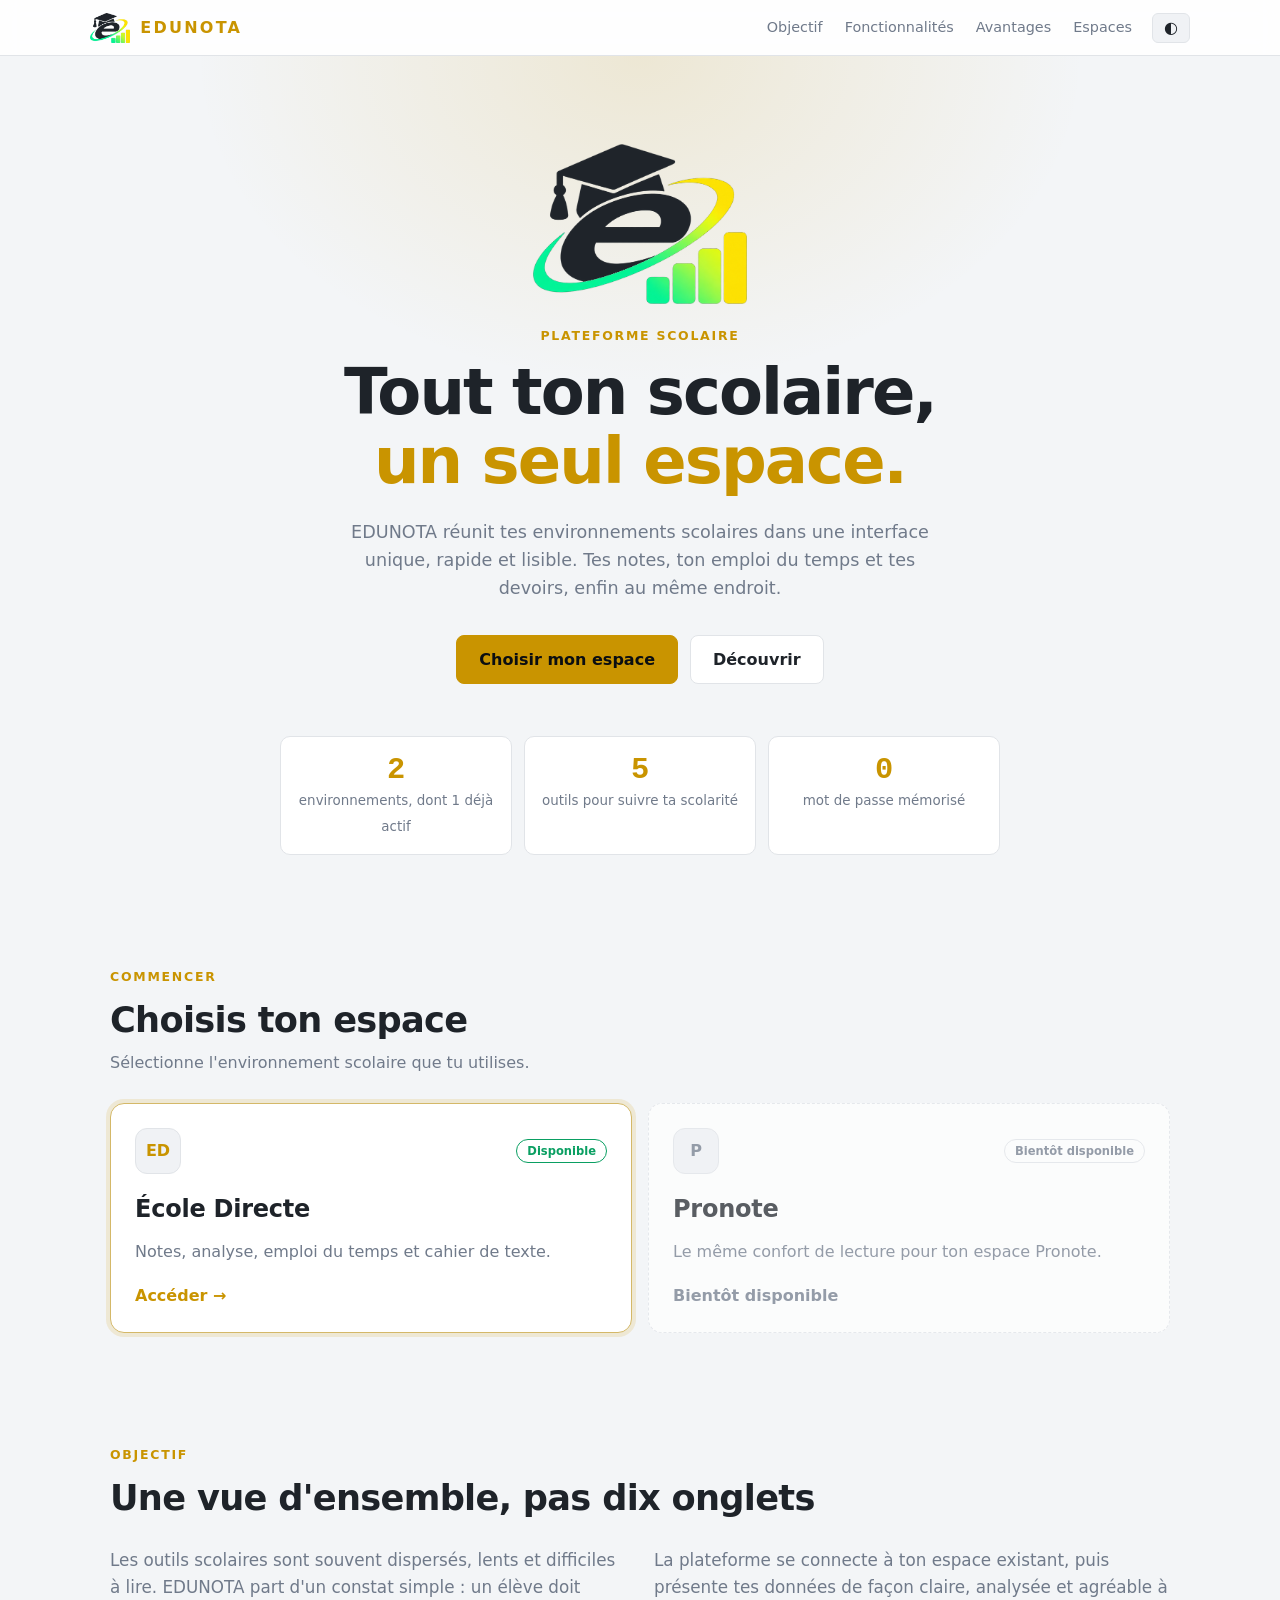
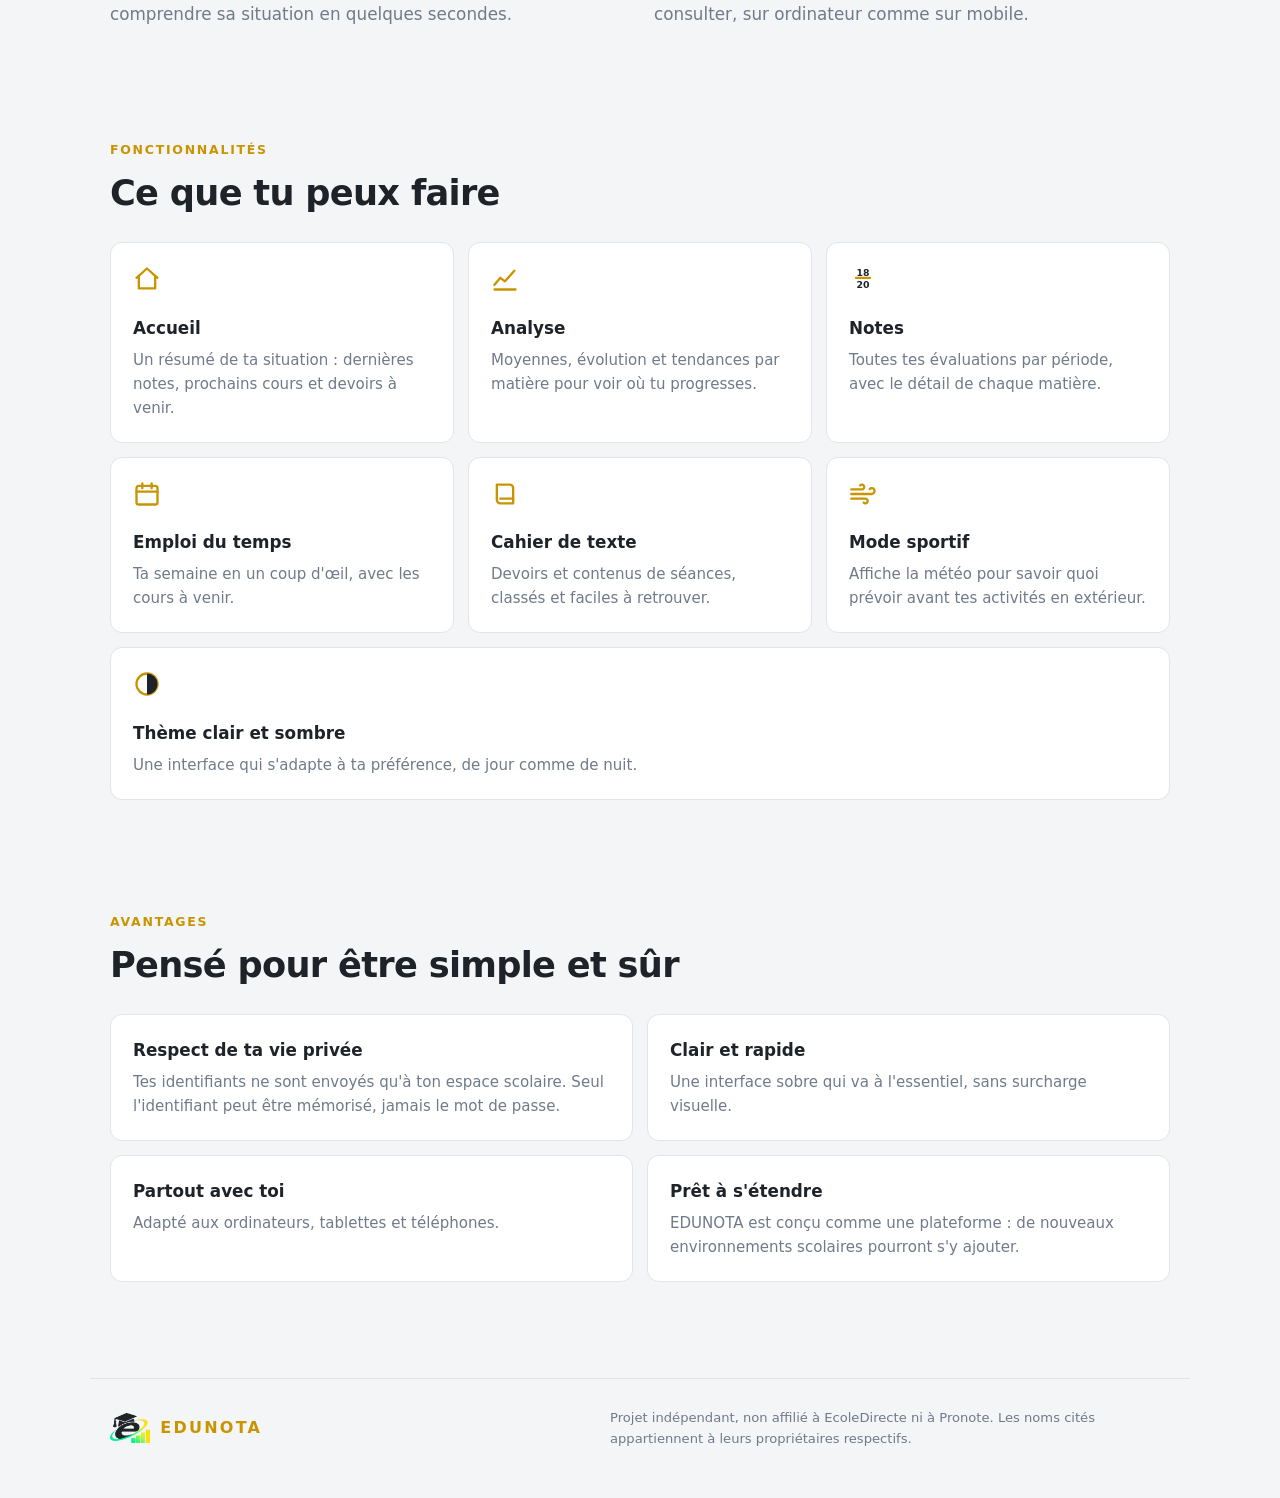
==== commit c2ed0dbe: "Edunota" ====
--- a/index.html
+++ b/index.html
@@ -3,8 +3,8 @@
 <head>
 <meta charset="utf-8">
 <meta name="viewport" content="width=device-width, initial-scale=1">
-<title>EDUNOVA — Tes espaces scolaires, réunis</title>
-<meta name="description" content="EDUNOVA regroupe tes environnements scolaires dans une seule plateforme claire : notes, analyse, emploi du temps et cahier de texte.">
+<title>EDUNOTA — Tes espaces scolaires, réunis</title>
+<meta name="description" content="EDUNOTA regroupe tes environnements scolaires dans une seule plateforme claire : notes, analyse, emploi du temps et cahier de texte.">
 <link rel="icon" href="favicon.ico?v=2" sizes="any">
 <link rel="icon" type="image/png" sizes="192x192" href="icon-192.png?v=2">
 <link rel="apple-touch-icon" href="apple-touch-icon.png?v=2">
@@ -15,12 +15,12 @@
 if(t!=='light'&&t!=='dark')t=matchMedia('(prefers-color-scheme: light)').matches?'light':'dark';
 document.documentElement.dataset.theme=t})();
 </script>
-<link rel="stylesheet" href="edunova.css?v=1">
+<link rel="stylesheet" href="edunota.css?v=1">
 </head>
 <body>
 
 <header class="nav">
-  <a class="logo" href="#top" aria-label="EDUNOVA, accueil"><img class="lg lg-dark" src="logo-dark.png" alt=""><img class="lg lg-light" src="logo-light.png" alt="">EDUNOVA</a>
+  <a class="logo" href="#top" aria-label="EDUNOTA, accueil"><img class="lg lg-dark" src="logo-dark.png" alt=""><img class="lg lg-light" src="logo-light.png" alt="">EDUNOTA</a>
   <nav class="links" aria-label="Sections">
     <a href="#objectif">Objectif</a>
     <a href="#fonctionnalites">Fonctionnalités</a>
@@ -33,10 +33,10 @@
 <main id="top">
 
   <section class="hero">
-    <div class="herologo"><img class="lg lg-dark" src="logo-dark.png" alt="Logo EDUNOVA"><img class="lg lg-light" src="logo-light.png" alt="Logo EDUNOVA"></div>
+    <div class="herologo"><img class="lg lg-dark" src="logo-dark.png" alt="Logo EDUNOTA"><img class="lg lg-light" src="logo-light.png" alt="Logo EDUNOTA"></div>
     <p class="eyebrow">Plateforme scolaire</p>
     <h1>Tout ton scolaire,<br><span class="accent">un seul espace.</span></h1>
-    <p class="lead">EDUNOVA réunit tes environnements scolaires dans une interface unique, rapide et lisible. Tes notes, ton emploi du temps et tes devoirs, enfin au même endroit.</p>
+    <p class="lead">EDUNOTA réunit tes environnements scolaires dans une interface unique, rapide et lisible. Tes notes, ton emploi du temps et tes devoirs, enfin au même endroit.</p>
     <div class="cta">
       <a class="btn primary" href="#choix">Choisir mon espace</a>
       <a class="btn" href="#fonctionnalites">Découvrir</a>
@@ -63,7 +63,7 @@
       <h2>Une vue d'ensemble, pas dix onglets</h2>
     </div>
     <div class="split">
-      <p>Les outils scolaires sont souvent dispersés, lents et difficiles à lire. EDUNOVA part d'un constat simple : un élève doit comprendre sa situation en quelques secondes.</p>
+      <p>Les outils scolaires sont souvent dispersés, lents et difficiles à lire. EDUNOTA part d'un constat simple : un élève doit comprendre sa situation en quelques secondes.</p>
       <p>La plateforme se connecte à ton espace existant, puis présente tes données de façon claire, analysée et agréable à consulter, sur ordinateur comme sur mobile.</p>
     </div>
   </section>
@@ -114,17 +114,17 @@
       <article class="adv"><h3>Respect de ta vie privée</h3><p>Tes identifiants ne sont envoyés qu'à ton espace scolaire. Seul l'identifiant peut être mémorisé, jamais le mot de passe.</p></article>
       <article class="adv"><h3>Clair et rapide</h3><p>Une interface sobre qui va à l'essentiel, sans surcharge visuelle.</p></article>
       <article class="adv"><h3>Partout avec toi</h3><p>Adapté aux ordinateurs, tablettes et téléphones.</p></article>
-      <article class="adv"><h3>Prêt à s'étendre</h3><p>EDUNOVA est conçu comme une plateforme : de nouveaux environnements scolaires pourront s'y ajouter.</p></article>
+      <article class="adv"><h3>Prêt à s'étendre</h3><p>EDUNOTA est conçu comme une plateforme : de nouveaux environnements scolaires pourront s'y ajouter.</p></article>
     </div>
   </section>
 
 </main>
 
 <footer class="foot">
-  <span class="logo"><img class="lg lg-dark" src="logo-dark.png" alt=""><img class="lg lg-light" src="logo-light.png" alt="">EDUNOVA</span>
+  <span class="logo"><img class="lg lg-dark" src="logo-dark.png" alt=""><img class="lg lg-light" src="logo-light.png" alt="">EDUNOTA</span>
   <p>Projet indépendant, non affilié à EcoleDirecte ni à Pronote. Les noms cités appartiennent à leurs propriétaires respectifs.</p>
 </footer>
 
-<script src="edunova.js?v=1"></script>
+<script src="edunota.js?v=1"></script>
 </body>
 </html>
--- a/edunota.css
+++ b/edunota.css
@@ -0,0 +1,80 @@
+/* Identité reprise de style.css : mêmes jetons, accent doré, cartes sobres */
+:root,:root[data-theme=light]{--bg:#f3f5f7;--card:#fff;--p2:#f0f2f5;--line:#e1e4e8;--ink:#1e2329;--mute:#707a8a;--good:#0a9f62;--accent:#c99400;--on-accent:#0b0e11;--glow:rgba(201,148,0,.14);color-scheme:light}
+:root[data-theme=dark]{--bg:#0b0e11;--card:#12161c;--p2:#1a1f27;--line:#252b34;--ink:#e6e8ea;--mute:#848e9c;--good:#0ecb81;--accent:#f0b90b;--on-accent:#0b0e11;--glow:rgba(240,185,11,.12);color-scheme:dark}
+*{box-sizing:border-box}
+html{scroll-behavior:smooth;scroll-padding-top:72px}
+body{margin:0;background:var(--bg);color:var(--ink);font:16px/1.6 Inter,ui-sans-serif,system-ui,-apple-system,"Segoe UI",sans-serif}
+h1,h2,h3,p{margin:0}
+a{color:inherit;text-decoration:none}
+:focus-visible{outline:2px solid var(--accent);outline-offset:3px;border-radius:6px}
+
+.nav{position:sticky;top:0;z-index:5;display:flex;align-items:center;gap:20px;height:56px;padding:0 max(20px,calc((100% - 1100px)/2));background:color-mix(in srgb,var(--card) 88%,transparent);backdrop-filter:blur(10px);border-bottom:1px solid var(--line)}
+.logo{display:inline-flex;align-items:center;gap:10px;font-weight:800;letter-spacing:.14em;color:var(--accent)}
+.lg{height:30px;width:auto;display:block}
+:root[data-theme=dark] .lg-light,:root:not([data-theme=dark]) .lg-dark{display:none}
+.herologo{margin-bottom:22px}
+.herologo .lg{height:clamp(110px,18vw,160px);margin:0 auto}
+.links{display:flex;gap:22px;margin-left:auto;font-size:.9rem;font-weight:500;color:var(--mute)}
+.links a:hover{color:var(--ink)}
+.ghost{margin:0;padding:6px 11px;background:var(--p2);color:var(--ink);border:1px solid var(--line);border-radius:6px;font-size:1rem;line-height:1;cursor:pointer}
+
+main{max-width:1100px;margin:0 auto;padding:0 20px}
+.eyebrow{font-size:.78rem;font-weight:700;letter-spacing:.14em;text-transform:uppercase;color:var(--accent);margin-bottom:12px}
+.accent{color:var(--accent)}
+
+.hero{padding:88px 0 56px;text-align:center;background:radial-gradient(60% 55% at 50% 0,var(--glow),transparent 70%)}
+.hero h1{font-size:clamp(2.3rem,6vw,4rem);line-height:1.08;letter-spacing:-.03em;font-weight:800}
+.lead{max-width:620px;margin:22px auto 0;color:var(--mute);font-size:1.1rem}
+.cta{display:flex;gap:12px;justify-content:center;flex-wrap:wrap;margin-top:32px}
+.btn{padding:11px 22px;border-radius:8px;border:1px solid var(--line);background:var(--card);font-weight:700;transition:transform .1s,border-color .15s}
+.btn:hover{border-color:var(--accent)}
+.btn:active{transform:scale(.97)}
+.btn.primary{background:var(--accent);border-color:var(--accent);color:var(--on-accent)}
+.stats{list-style:none;display:grid;grid-template-columns:repeat(3,1fr);gap:12px;max-width:720px;margin:52px auto 0;padding:0}
+.stats li{background:var(--card);border:1px solid var(--line);border-radius:10px;padding:16px}
+.stats b{display:block;font:700 1.9rem ui-monospace,"SF Mono",Menlo,Consolas,monospace;color:var(--accent)}
+.stats span{font-size:.84rem;color:var(--mute)}
+
+.section{padding:56px 0}
+.head{margin-bottom:28px}
+.head h2{font-size:clamp(1.6rem,3.5vw,2.2rem);letter-spacing:-.02em;line-height:1.2}
+.sub{color:var(--mute);margin-top:8px}
+
+.platforms{display:grid;grid-template-columns:repeat(auto-fit,minmax(280px,1fr));gap:16px}
+.pcard{position:relative;display:flex;flex-direction:column;gap:10px;min-height:230px;padding:24px;background:var(--card);border:1px solid var(--line);border-radius:14px;transition:transform .15s,border-color .15s,box-shadow .15s}
+.pcard h3{font-size:1.5rem;letter-spacing:-.01em}
+.pcard p{color:var(--mute);flex:1}
+.ptop{display:flex;align-items:center;justify-content:space-between;margin-bottom:6px}
+.plogo{display:grid;place-items:center;width:46px;height:46px;border-radius:12px;background:var(--p2);border:1px solid var(--line);font-weight:800;color:var(--accent)}
+.badge{font-size:.72rem;font-weight:700;color:var(--mute);border:1px solid var(--line);border-radius:99px;padding:2px 10px}
+.badge.on{color:var(--good);border-color:var(--good)}
+.pcta{font-weight:700}
+.is-on{border-color:color-mix(in srgb,var(--accent) 55%,var(--line));box-shadow:0 0 0 4px var(--glow)}
+.is-on .pcta{color:var(--accent)}
+.is-on:hover{transform:translateY(-3px);border-color:var(--accent)}
+.is-soon{opacity:.72;border-style:dashed;cursor:not-allowed}
+.is-soon .plogo{color:var(--mute)}
+.is-soon .pcta{color:var(--mute);font-weight:600}
+
+.split{display:grid;grid-template-columns:1fr 1fr;gap:28px;color:var(--mute);font-size:1.05rem}
+.grid{display:grid;grid-template-columns:repeat(3,1fr);gap:14px}
+.grid.two{grid-template-columns:repeat(2,1fr)}
+.feat,.adv{background:var(--card);border:1px solid var(--line);border-radius:12px;padding:22px}
+.grid .feat:last-child:nth-child(3n+1){grid-column:1/-1}
+.feat svg{width:28px;height:28px;fill:none;stroke:var(--accent);stroke-width:2;stroke-linecap:round;stroke-linejoin:round;margin-bottom:14px}
+.feat h3,.adv h3{font-size:1.05rem;margin-bottom:6px}
+.feat p,.adv p{color:var(--mute);font-size:.94rem}
+
+.foot{max-width:1100px;margin:40px auto 0;padding:28px 20px 48px;border-top:1px solid var(--line);display:flex;gap:20px;align-items:center;justify-content:space-between;flex-wrap:wrap}
+.foot p{color:var(--mute);font-size:.82rem;max-width:560px}
+
+@media (max-width:820px){
+  .grid .feat:last-child:nth-child(3n+1){grid-column:auto}
+  .links{display:none}.nav .ghost{margin-left:auto}
+  .grid{grid-template-columns:repeat(2,1fr)}.split{grid-template-columns:1fr}
+  .hero{padding-top:56px}
+}
+@media (max-width:540px){
+  .grid,.grid.two{grid-template-columns:1fr}.stats{grid-template-columns:1fr}
+}
+@media (prefers-reduced-motion:reduce){html{scroll-behavior:auto}*{transition:none!important}}
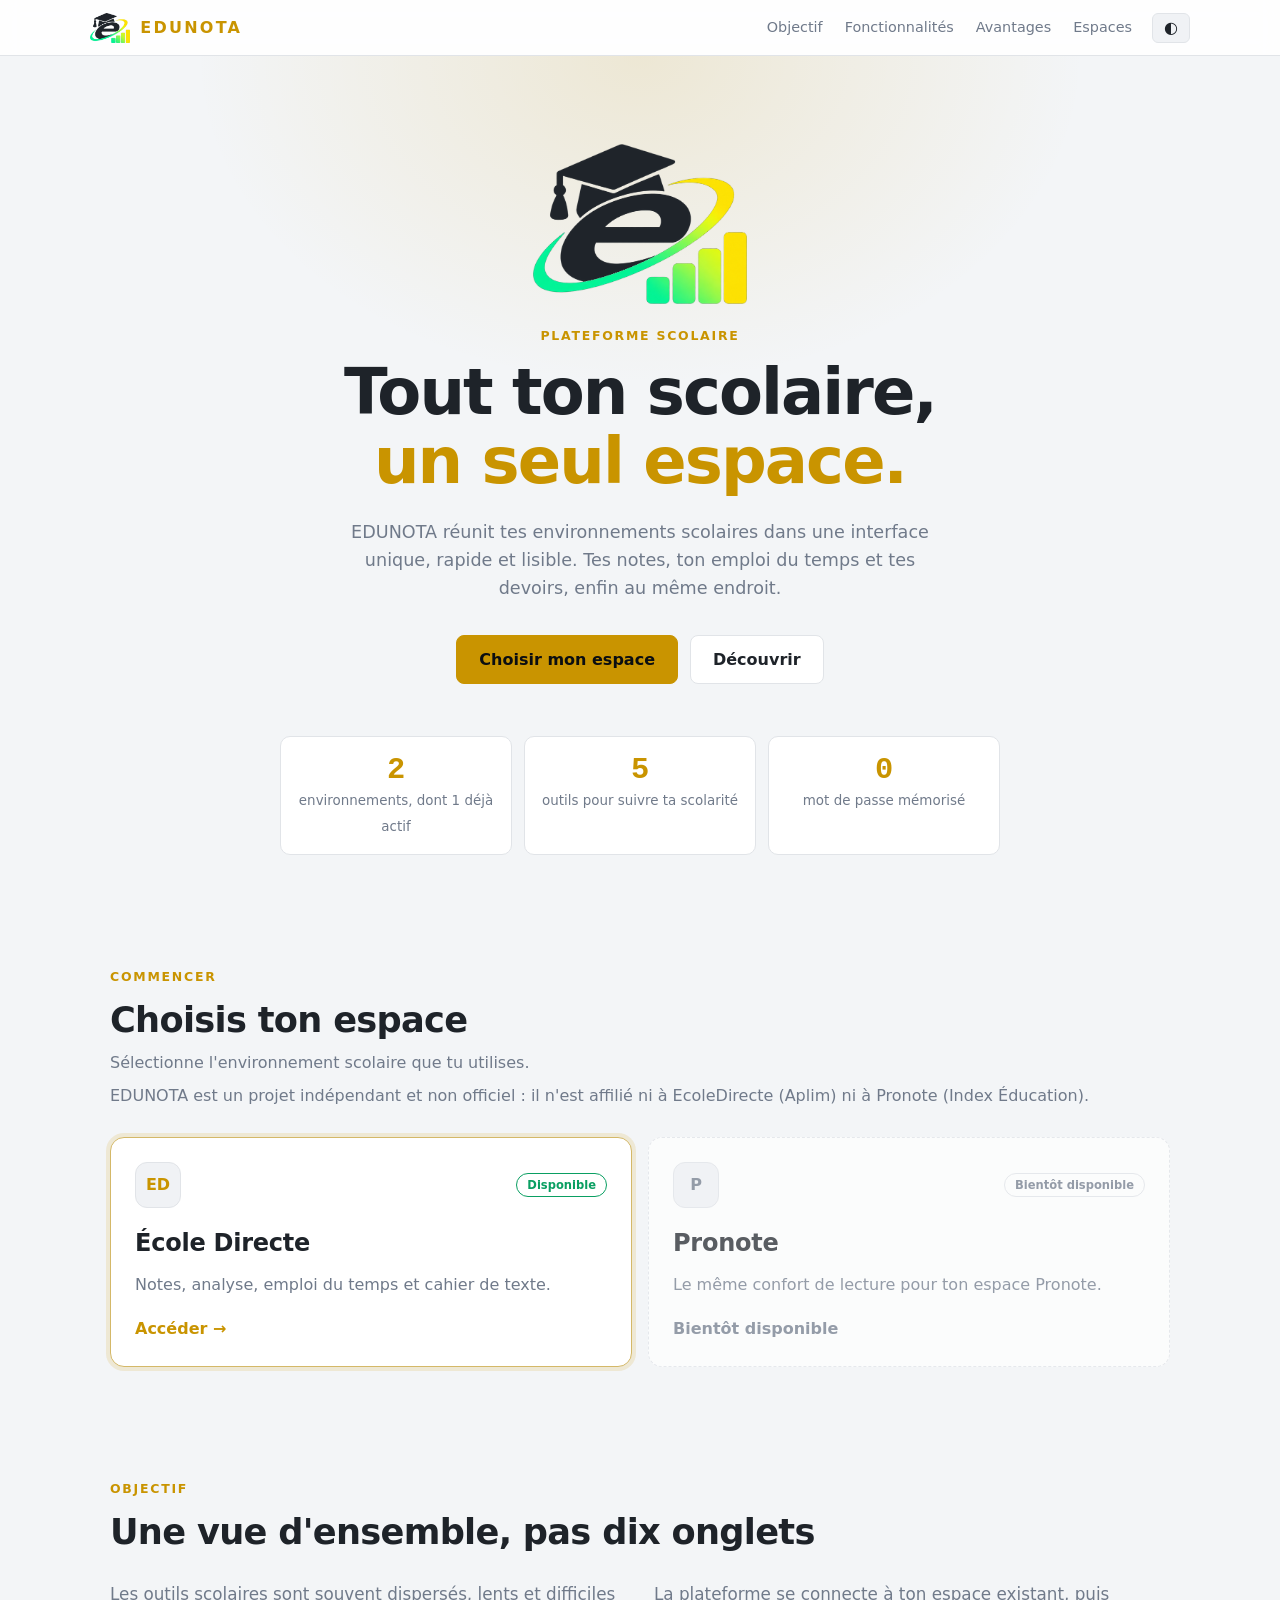
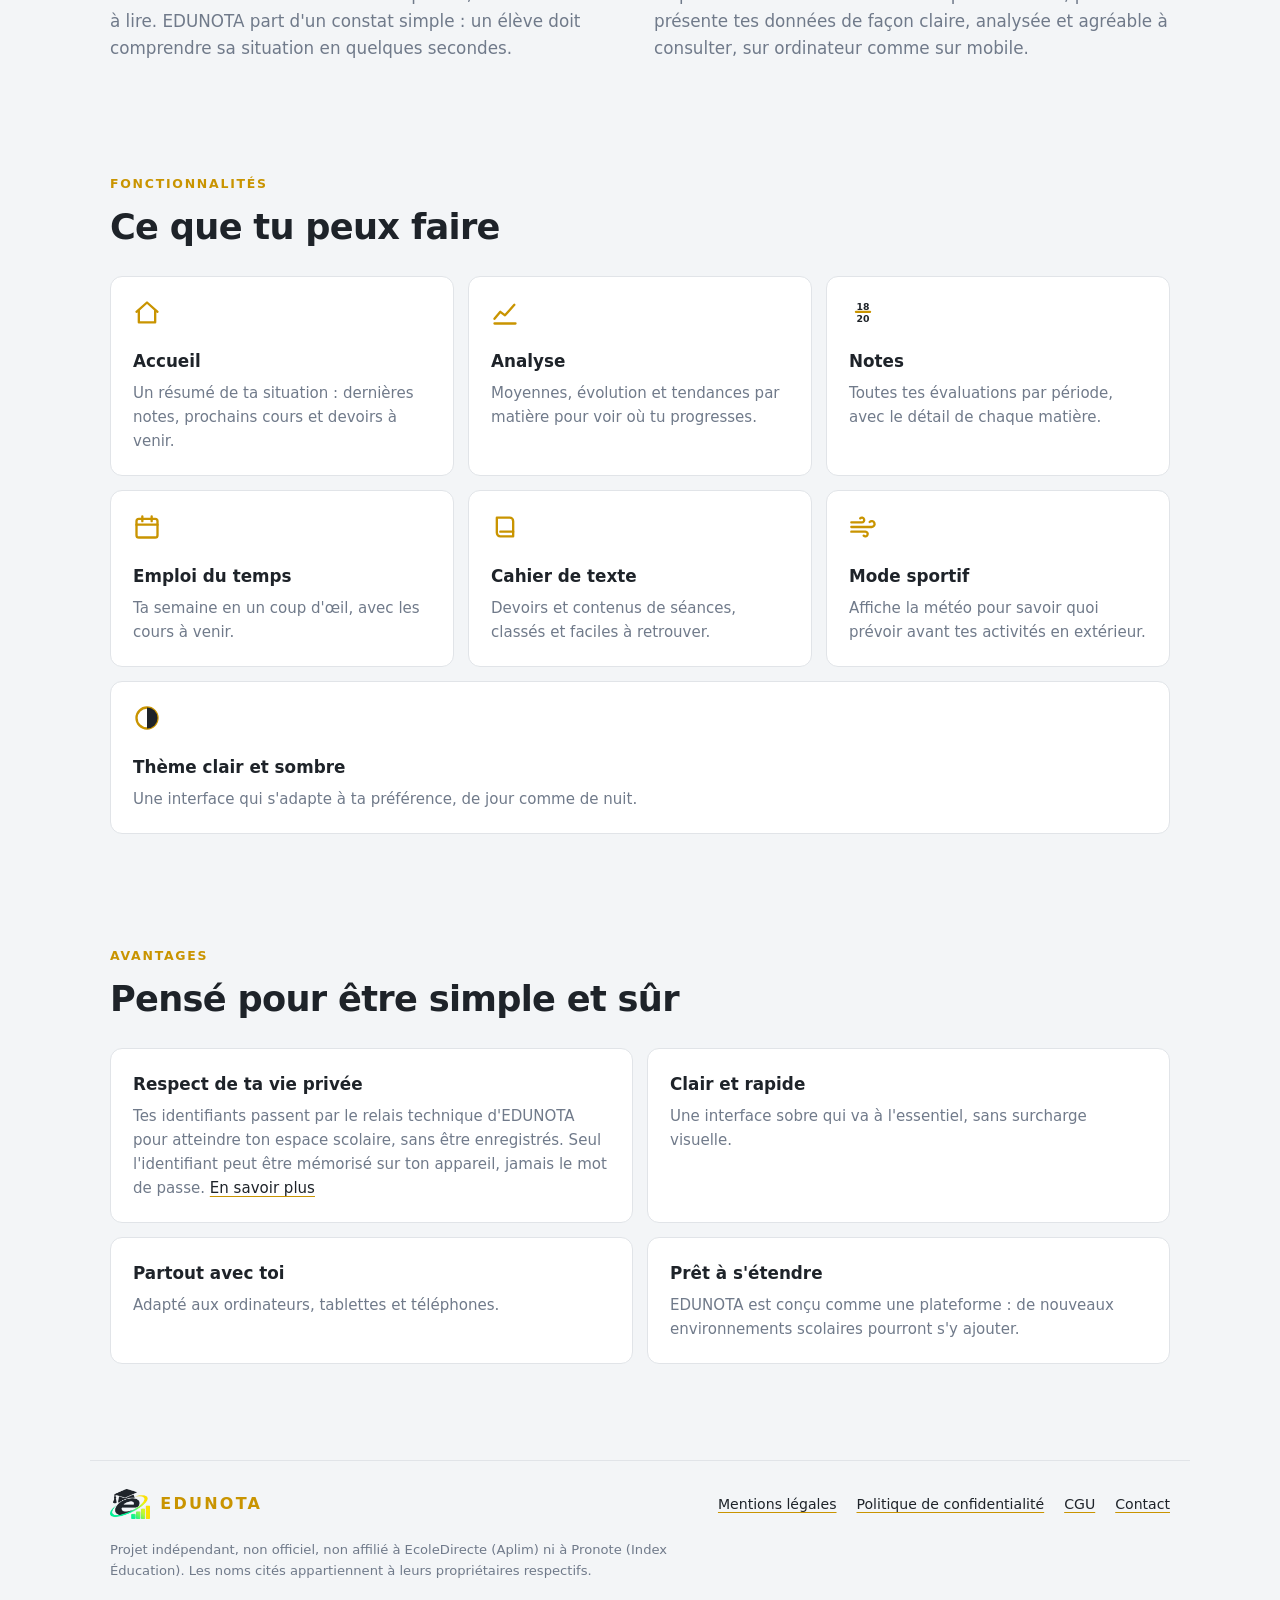
==== commit a4def5ca: "Clean" ====
--- a/index.html
+++ b/index.html
@@ -9,13 +9,24 @@
 <link rel="icon" type="image/png" sizes="192x192" href="icon-192.png?v=2">
 <link rel="apple-touch-icon" href="apple-touch-icon.png?v=2">
 <meta name="theme-color" content="#0b0e11">
+<link rel="canonical" href="https://bastien-mnt0.github.io/Edunota/">
+<meta property="og:type" content="website">
+<meta property="og:site_name" content="EDUNOTA">
+<meta property="og:locale" content="fr_FR">
+<meta property="og:title" content="EDUNOTA — Tes espaces scolaires, réunis">
+<meta property="og:description" content="EDUNOTA regroupe tes environnements scolaires dans une seule plateforme claire : notes, analyse, emploi du temps et cahier de texte. Gratuit, indépendant et non officiel.">
+<meta property="og:url" content="https://bastien-mnt0.github.io/Edunota/">
+<meta property="og:image" content="https://bastien-mnt0.github.io/Edunota/icon-192.png">
+<script type="application/ld+json">
+{"@context":"https://schema.org","@type":"WebApplication","name":"EDUNOTA","url":"https://bastien-mnt0.github.io/Edunota/","description":"Plateforme scolaire gratuite, indépendante et non officielle qui regroupe des environnements scolaires (EcoleDirecte) : notes, analyse, emploi du temps, cahier de texte.","applicationCategory":"EducationalApplication","operatingSystem":"Web","inLanguage":"fr","isAccessibleForFree":true,"offers":{"@type":"Offer","price":"0","priceCurrency":"EUR"}}
+</script>
 <script>
 /* Applique le thème avant le rendu (même clé que l'application : ed-theme) */
 (function(){var t;try{t=JSON.parse(localStorage.getItem('ed-theme'))}catch(e){}
 if(t!=='light'&&t!=='dark')t=matchMedia('(prefers-color-scheme: light)').matches?'light':'dark';
 document.documentElement.dataset.theme=t})();
 </script>
-<link rel="stylesheet" href="edunota.css?v=1">
+<link rel="stylesheet" href="edunota.css?v=2">
 </head>
 <body>
 
@@ -53,6 +64,7 @@
       <p class="eyebrow">Commencer</p>
       <h2>Choisis ton espace</h2>
       <p class="sub">Sélectionne l'environnement scolaire que tu utilises.</p>
+      <p class="sub">EDUNOTA est un projet indépendant et non officiel : il n'est affilié ni à EcoleDirecte (Aplim) ni à Pronote (Index Éducation).</p>
     </div>
     <div id="platforms" class="platforms"></div>
   </section>
@@ -111,7 +123,7 @@
       <h2>Pensé pour être simple et sûr</h2>
     </div>
     <div class="grid two">
-      <article class="adv"><h3>Respect de ta vie privée</h3><p>Tes identifiants ne sont envoyés qu'à ton espace scolaire. Seul l'identifiant peut être mémorisé, jamais le mot de passe.</p></article>
+      <article class="adv"><h3>Respect de ta vie privée</h3><p>Tes identifiants passent par le relais technique d'EDUNOTA pour atteindre ton espace scolaire, sans être enregistrés. Seul l'identifiant peut être mémorisé sur ton appareil, jamais le mot de passe. <a href="confidentialite.html">En savoir plus</a></p></article>
       <article class="adv"><h3>Clair et rapide</h3><p>Une interface sobre qui va à l'essentiel, sans surcharge visuelle.</p></article>
       <article class="adv"><h3>Partout avec toi</h3><p>Adapté aux ordinateurs, tablettes et téléphones.</p></article>
       <article class="adv"><h3>Prêt à s'étendre</h3><p>EDUNOTA est conçu comme une plateforme : de nouveaux environnements scolaires pourront s'y ajouter.</p></article>
@@ -122,9 +134,10 @@
 
 <footer class="foot">
   <span class="logo"><img class="lg lg-dark" src="logo-dark.png" alt=""><img class="lg lg-light" src="logo-light.png" alt="">EDUNOTA</span>
-  <p>Projet indépendant, non affilié à EcoleDirecte ni à Pronote. Les noms cités appartiennent à leurs propriétaires respectifs.</p>
+  <nav class="flinks" aria-label="Informations légales"><a href="mentions-legales.html">Mentions légales</a><a href="confidentialite.html">Politique de confidentialité</a><a href="cgu.html">CGU</a><a href="mailto:edunota.fr@gmail.com">Contact</a></nav>
+  <p>Projet indépendant, non officiel, non affilié à EcoleDirecte (Aplim) ni à Pronote (Index Éducation). Les noms cités appartiennent à leurs propriétaires respectifs.</p>
 </footer>
 
 <script src="edunota.js?v=1"></script>
 </body>
-</html>
+</html>
--- a/edunota.css
+++ b/edunota.css
@@ -78,3 +78,23 @@
   .grid,.grid.two{grid-template-columns:1fr}.stats{grid-template-columns:1fr}
 }
 @media (prefers-reduced-motion:reduce){html{scroll-behavior:auto}*{transition:none!important}}
+
+/* Pages juridiques et liens de pied de page */
+.skip{position:absolute;left:-999px;top:8px;z-index:10;padding:8px 14px;background:var(--accent);color:var(--on-accent);border-radius:6px;font-weight:700}
+.skip:focus{left:8px}
+.flinks{display:flex;flex-wrap:wrap;gap:6px 20px;font-size:.88rem}
+.flinks a,.legal a,.sub a,.adv a{color:var(--ink);text-decoration:underline;text-decoration-color:var(--accent);text-underline-offset:3px}
+.flinks a[aria-current=page]{font-weight:700}
+.legal{max-width:760px;margin:0 auto;padding:48px 0 24px}
+.legal h1{font-size:clamp(1.8rem,4vw,2.4rem);line-height:1.2;letter-spacing:-.02em;margin-bottom:6px}
+.legal h2{font-size:1.25rem;line-height:1.3;margin:36px 0 8px}
+.legal p,.legal li{margin:8px 0}
+.legal ul{padding-left:22px;margin:8px 0}
+.legal .meta{color:var(--ink);opacity:.75;font-size:.9rem}
+.legal .tw{overflow-x:auto;margin:12px 0}
+.legal table{width:100%;min-width:560px;border-collapse:collapse;font-size:.88rem}
+.legal th,.legal td{padding:8px 10px;border:1px solid var(--line);text-align:left;vertical-align:top}
+.legal th{background:var(--p2)}
+.legal code{font-family:ui-monospace,"SF Mono",Menlo,Consolas,monospace;font-size:.92em}
+.legal .todo{background:var(--glow);border-radius:4px;padding:0 4px;font-weight:600}
+.legal .box{background:var(--card);border:1px solid var(--line);border-radius:10px;padding:14px 18px;margin:16px 0}
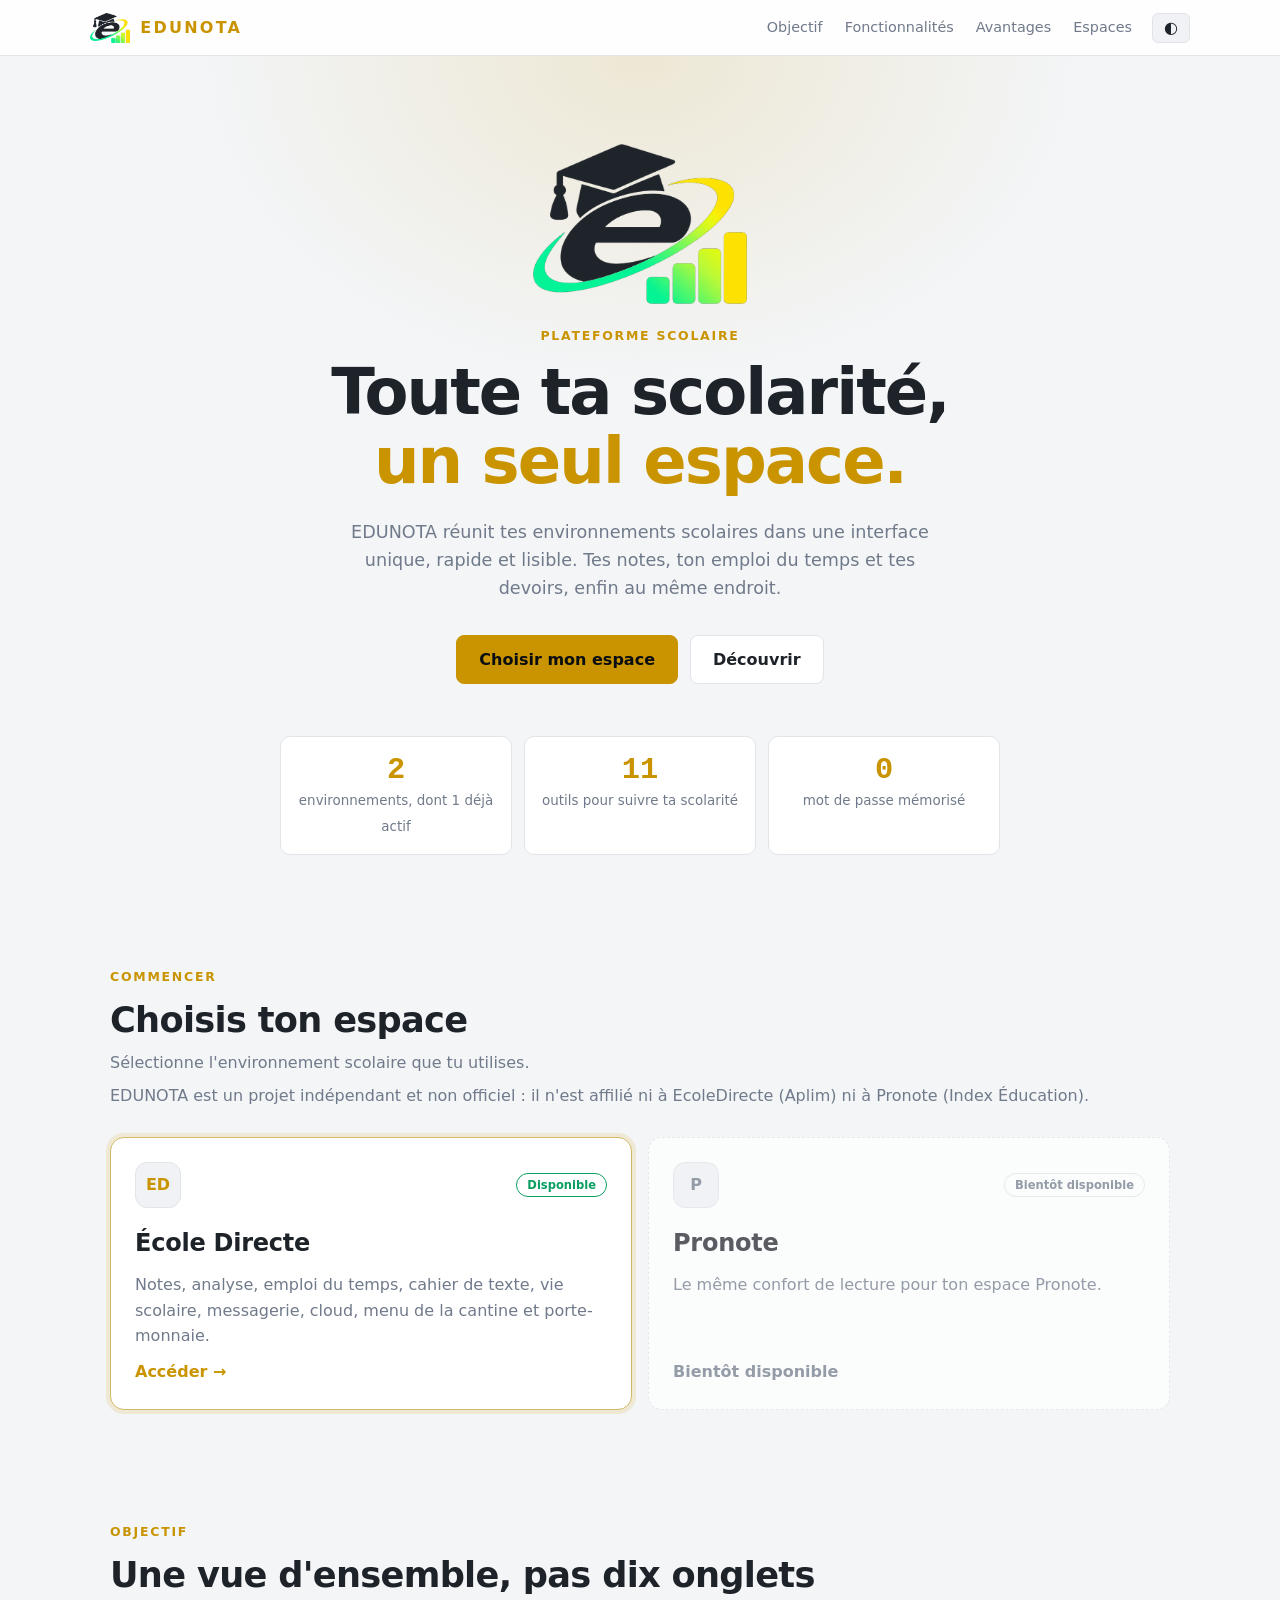
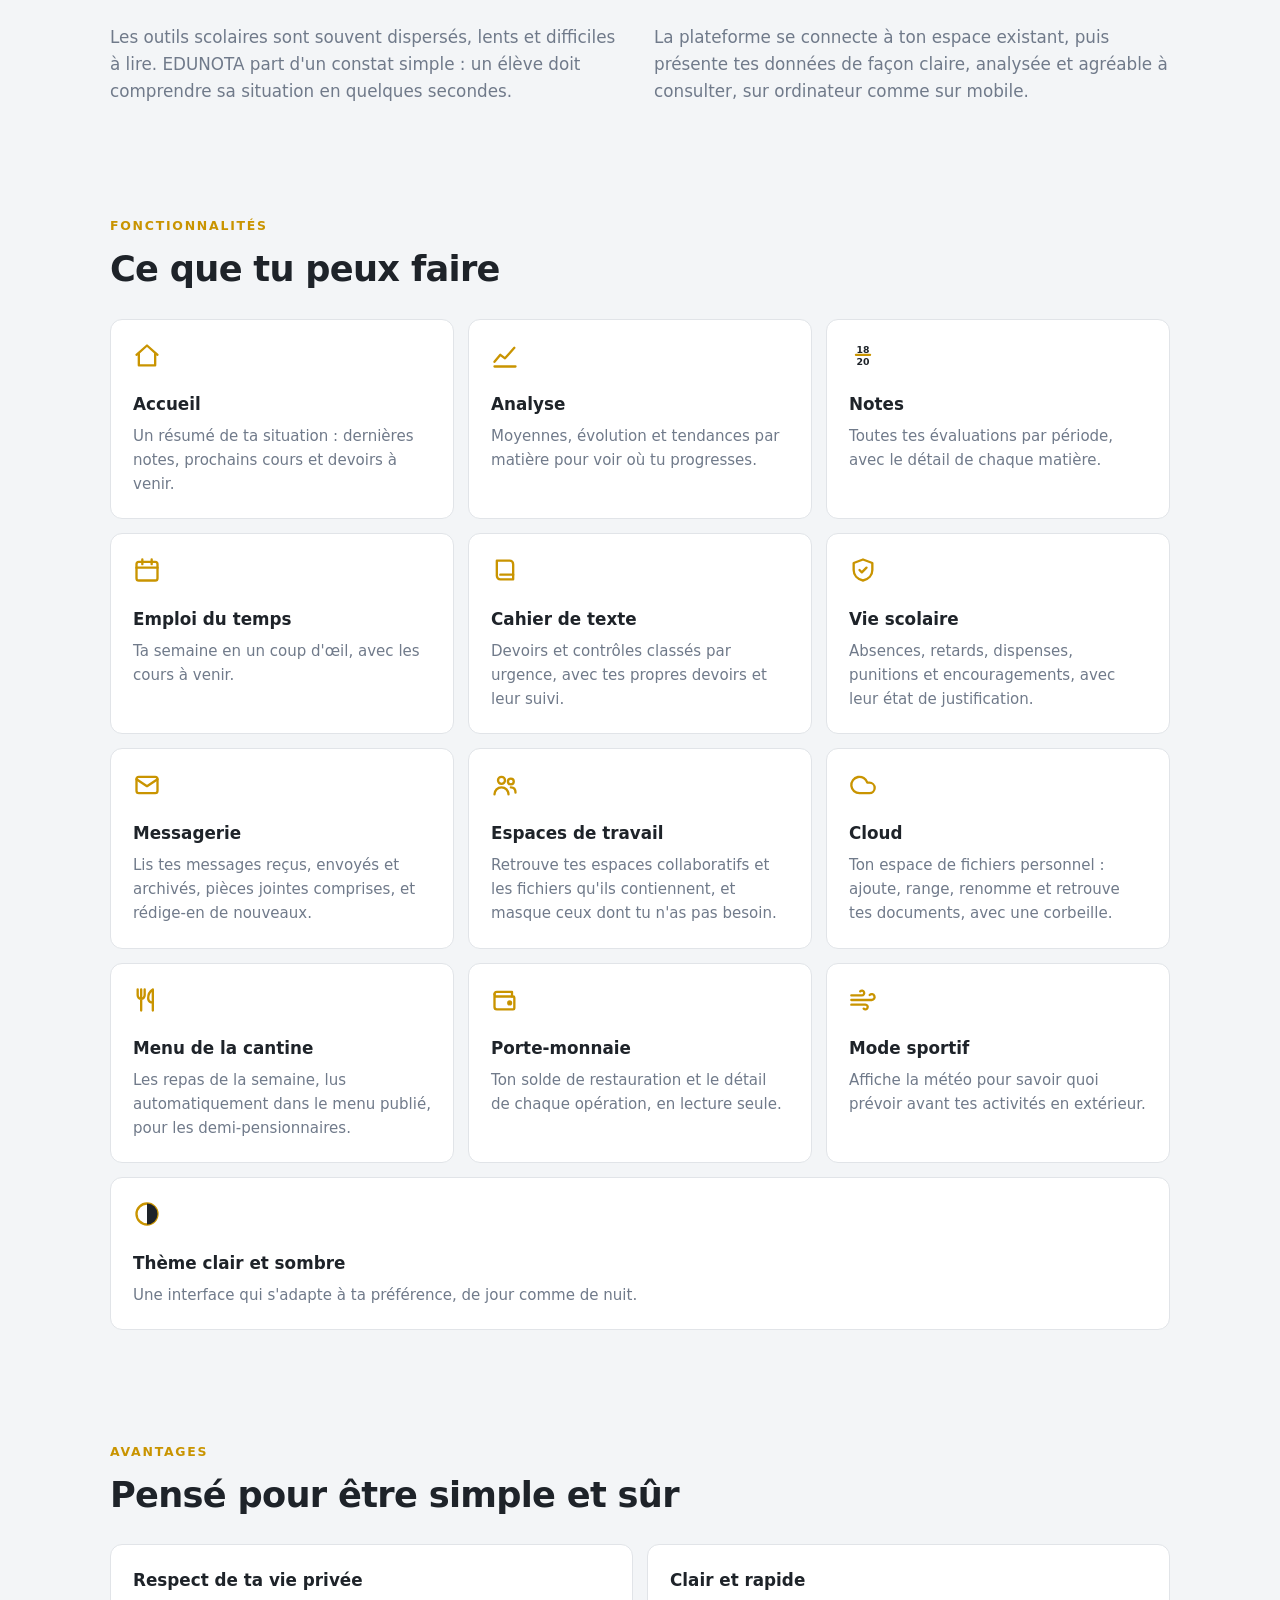
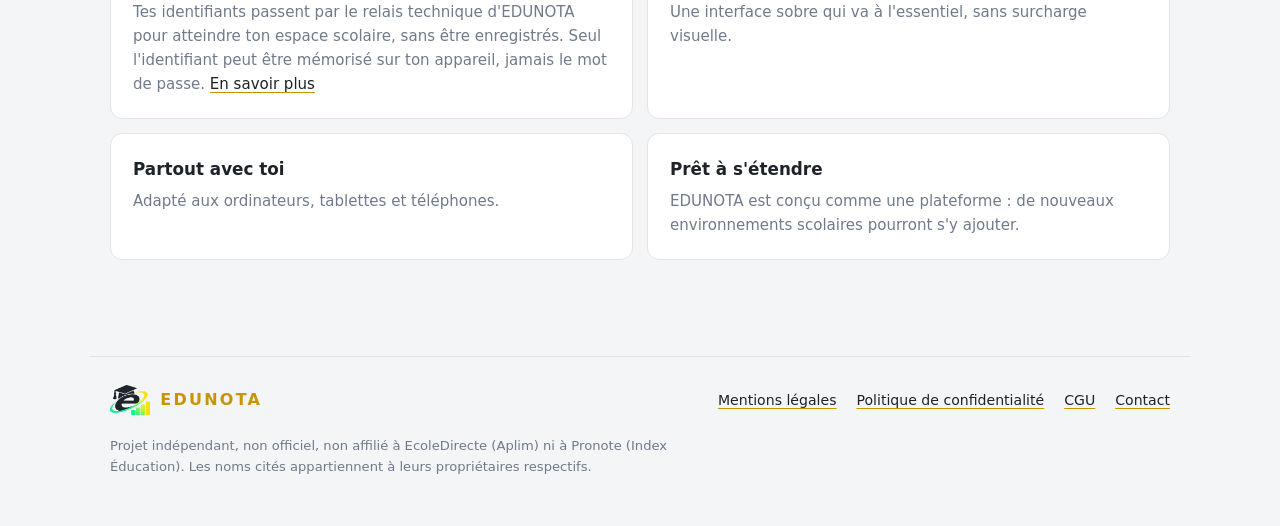
==== commit 64d120a7: "Maj index" ====
--- a/index.html
+++ b/index.html
@@ -4,7 +4,7 @@
 <meta charset="utf-8">
 <meta name="viewport" content="width=device-width, initial-scale=1">
 <title>EDUNOTA — Tes espaces scolaires, réunis</title>
-<meta name="description" content="EDUNOTA regroupe tes environnements scolaires dans une seule plateforme claire : notes, analyse, emploi du temps et cahier de texte.">
+<meta name="description" content="EDUNOTA regroupe tes environnements scolaires dans une seule plateforme claire : notes, analyse, emploi du temps, cahier de texte, vie scolaire, messagerie, cloud, menu de la cantine et porte-monnaie.">
 <link rel="icon" href="favicon.ico?v=2" sizes="any">
 <link rel="icon" type="image/png" sizes="192x192" href="icon-192.png?v=2">
 <link rel="apple-touch-icon" href="apple-touch-icon.png?v=2">
@@ -14,11 +14,11 @@
 <meta property="og:site_name" content="EDUNOTA">
 <meta property="og:locale" content="fr_FR">
 <meta property="og:title" content="EDUNOTA — Tes espaces scolaires, réunis">
-<meta property="og:description" content="EDUNOTA regroupe tes environnements scolaires dans une seule plateforme claire : notes, analyse, emploi du temps et cahier de texte. Gratuit, indépendant et non officiel.">
+<meta property="og:description" content="EDUNOTA regroupe tes environnements scolaires dans une seule plateforme claire : notes, analyse, emploi du temps, cahier de texte, vie scolaire, messagerie, cloud, menu de la cantine et porte-monnaie. Gratuit, indépendant et non officiel.">
 <meta property="og:url" content="https://bastien-mnt0.github.io/Edunota/">
 <meta property="og:image" content="https://bastien-mnt0.github.io/Edunota/icon-192.png">
 <script type="application/ld+json">
-{"@context":"https://schema.org","@type":"WebApplication","name":"EDUNOTA","url":"https://bastien-mnt0.github.io/Edunota/","description":"Plateforme scolaire gratuite, indépendante et non officielle qui regroupe des environnements scolaires (EcoleDirecte) : notes, analyse, emploi du temps, cahier de texte.","applicationCategory":"EducationalApplication","operatingSystem":"Web","inLanguage":"fr","isAccessibleForFree":true,"offers":{"@type":"Offer","price":"0","priceCurrency":"EUR"}}
+{"@context":"https://schema.org","@type":"WebApplication","name":"EDUNOTA","url":"https://bastien-mnt0.github.io/Edunota/","description":"Plateforme scolaire gratuite, indépendante et non officielle qui regroupe des environnements scolaires (EcoleDirecte) : notes, analyse, emploi du temps, cahier de texte, vie scolaire, messagerie, cloud, menu de la cantine, porte-monnaie.","applicationCategory":"EducationalApplication","operatingSystem":"Web","inLanguage":"fr","isAccessibleForFree":true,"offers":{"@type":"Offer","price":"0","priceCurrency":"EUR"}}
 </script>
 <script>
 /* Applique le thème avant le rendu (même clé que l'application : ed-theme) */
@@ -46,7 +46,7 @@
   <section class="hero">
     <div class="herologo"><img class="lg lg-dark" src="logo-dark.png" alt="Logo EDUNOTA"><img class="lg lg-light" src="logo-light.png" alt="Logo EDUNOTA"></div>
     <p class="eyebrow">Plateforme scolaire</p>
-    <h1>Tout ton scolaire,<br><span class="accent">un seul espace.</span></h1>
+    <h1>Toute ta scolarité,<br><span class="accent">un seul espace.</span></h1>
     <p class="lead">EDUNOTA réunit tes environnements scolaires dans une interface unique, rapide et lisible. Tes notes, ton emploi du temps et tes devoirs, enfin au même endroit.</p>
     <div class="cta">
       <a class="btn primary" href="#choix">Choisir mon espace</a>
@@ -54,7 +54,7 @@
     </div>
     <ul class="stats" aria-label="Points clés">
       <li><b>2</b><span>environnements, dont 1 déjà actif</span></li>
-      <li><b>5</b><span>outils pour suivre ta scolarité</span></li>
+      <li><b>11</b><span>outils pour suivre ta scolarité</span></li>
       <li><b>0</b><span>mot de passe mémorisé</span></li>
     </ul>
   </section>
@@ -104,7 +104,31 @@
       </article>
       <article class="feat">
         <svg viewBox="0 0 24 24" aria-hidden="true"><path d="M5 4h11a3 3 0 0 1 3 3v13H8a3 3 0 0 1-3-3z"/><path d="M8 16h11"/></svg>
-        <h3>Cahier de texte</h3><p>Devoirs et contenus de séances, classés et faciles à retrouver.</p>
+        <h3>Cahier de texte</h3><p>Devoirs et contrôles classés par urgence, avec tes propres devoirs et leur suivi.</p>
+      </article>
+      <article class="feat">
+        <svg viewBox="0 0 24 24" aria-hidden="true"><path d="M12 3l8 3v6c0 4.5-3.2 8-8 9-4.8-1-8-4.5-8-9V6z"/><path d="M9 12l2 2 4-4"/></svg>
+        <h3>Vie scolaire</h3><p>Absences, retards, dispenses, punitions et encouragements, avec leur état de justification.</p>
+      </article>
+      <article class="feat">
+        <svg viewBox="0 0 24 24" aria-hidden="true"><rect x="3" y="5" width="18" height="14" rx="2"/><path d="M3 7l9 6 9-6"/></svg>
+        <h3>Messagerie</h3><p>Lis tes messages reçus, envoyés et archivés, pièces jointes comprises, et rédige-en de nouveaux.</p>
+      </article>
+      <article class="feat">
+        <svg viewBox="0 0 24 24" aria-hidden="true"><circle cx="9" cy="8" r="3"/><path d="M3 20c0-3.3 2.7-6 6-6s6 2.7 6 6"/><circle cx="17" cy="9" r="2.5"/><path d="M17 14c2.5 0 4 1.8 4 4.5"/></svg>
+        <h3>Espaces de travail</h3><p>Retrouve tes espaces collaboratifs et les fichiers qu'ils contiennent, et masque ceux dont tu n'as pas besoin.</p>
+      </article>
+      <article class="feat">
+        <svg viewBox="0 0 24 24" aria-hidden="true"><path d="M17.5 19H9a7 7 0 1 1 6.71-9h1.79a4.5 4.5 0 1 1 0 9Z"/></svg>
+        <h3>Cloud</h3><p>Ton espace de fichiers personnel : ajoute, range, renomme et retrouve tes documents, avec une corbeille.</p>
+      </article>
+      <article class="feat">
+        <svg viewBox="0 0 24 24" aria-hidden="true"><path d="M7 3v8M4 3v5a3 3 0 0 0 3 3 3 3 0 0 0 3-3V3M7 11v10"/><path d="M17 21V3c-2.5 1.5-4 4-4 7.5 0 2 1 3 2.5 3.5H17"/></svg>
+        <h3>Menu de la cantine</h3><p>Les repas de la semaine, lus automatiquement dans le menu publié, pour les demi-pensionnaires.</p>
+      </article>
+      <article class="feat">
+        <svg viewBox="0 0 24 24" aria-hidden="true"><path d="M3 7a2 2 0 0 1 2-2h13v4"/><path d="M3 7v11a2 2 0 0 0 2 2h14a1 1 0 0 0 1-1V10a1 1 0 0 0-1-1H5a2 2 0 0 1-2-2z"/><circle cx="16" cy="14.5" r="1.2" fill="currentColor"/></svg>
+        <h3>Porte-monnaie</h3><p>Ton solde de restauration et le détail de chaque opération, en lecture seule.</p>
       </article>
       <article class="feat">
         <svg viewBox="0 0 24 24" aria-hidden="true"><path d="M9.6 4.6A2 2 0 1 1 11 8H2m10.6 11.4A2 2 0 1 0 14 16H2m15.7-8.3A2.5 2.5 0 1 1 19.5 12H2"/></svg>
